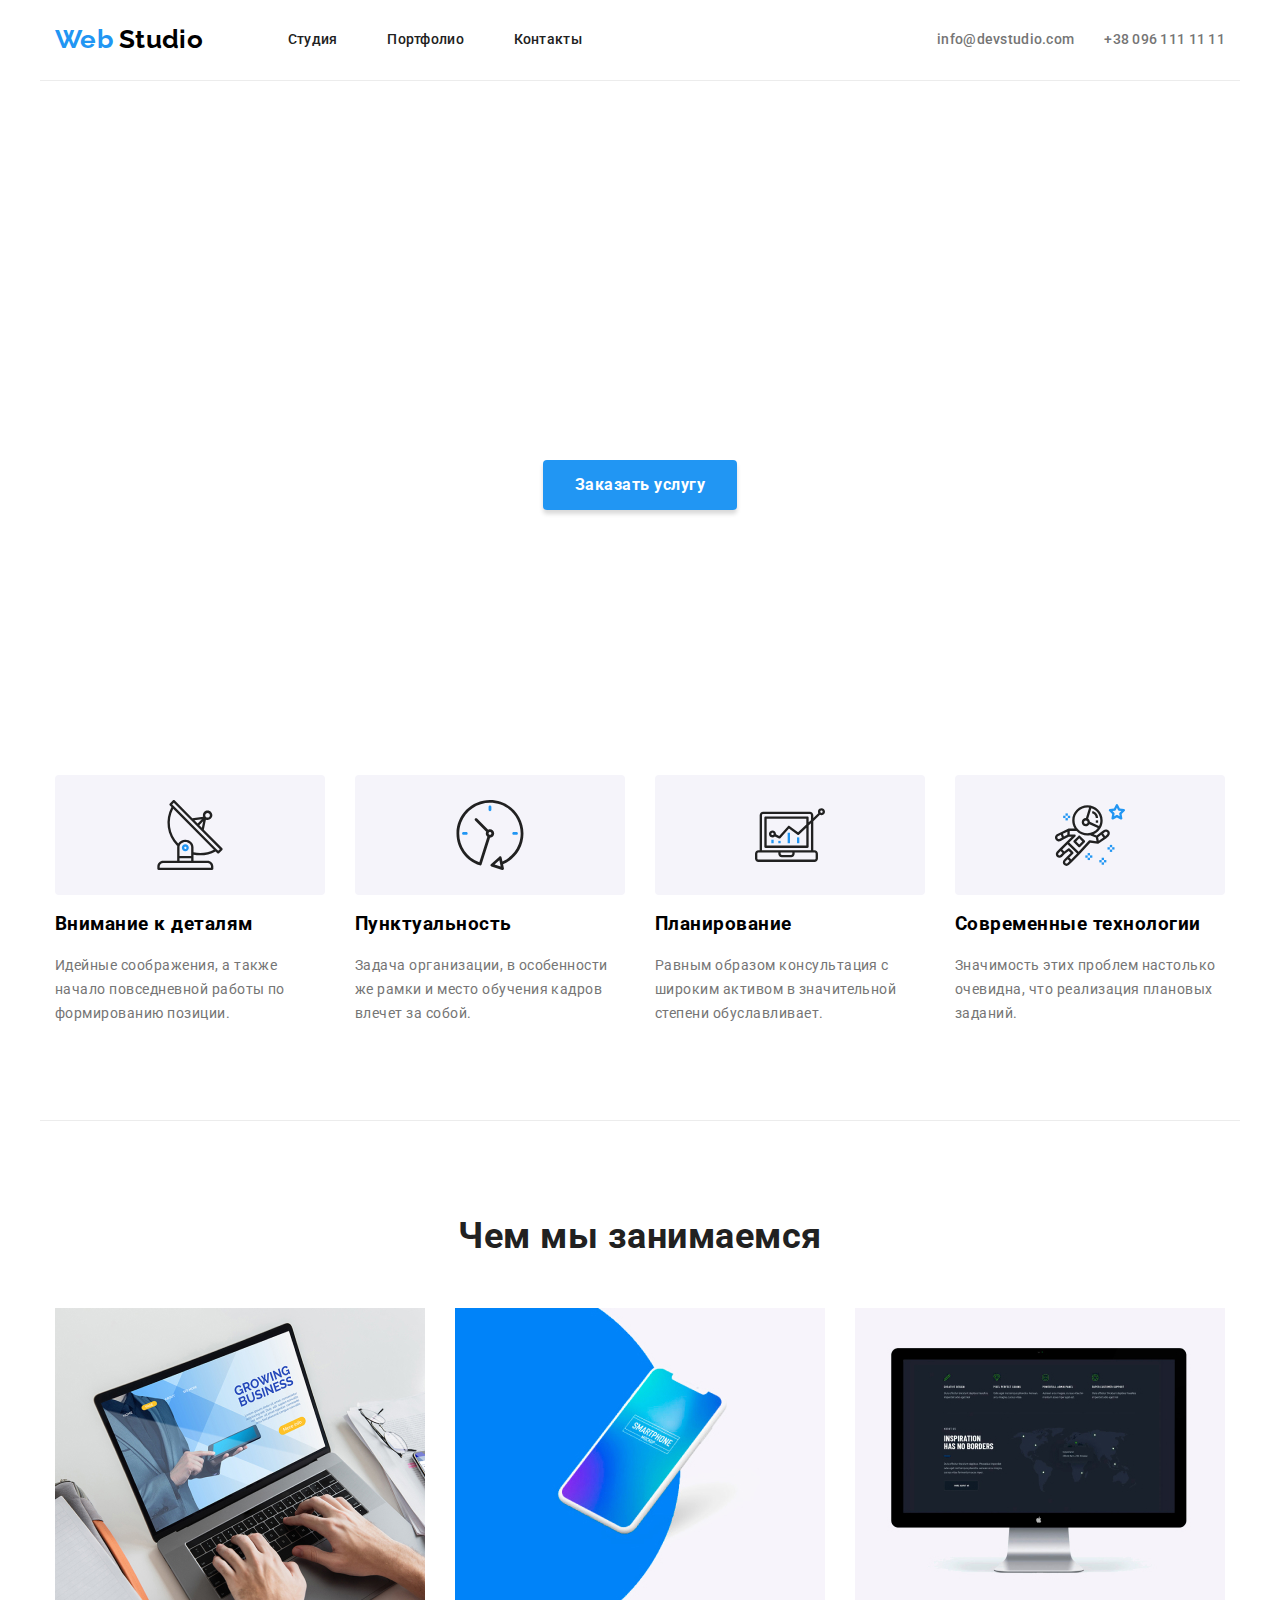
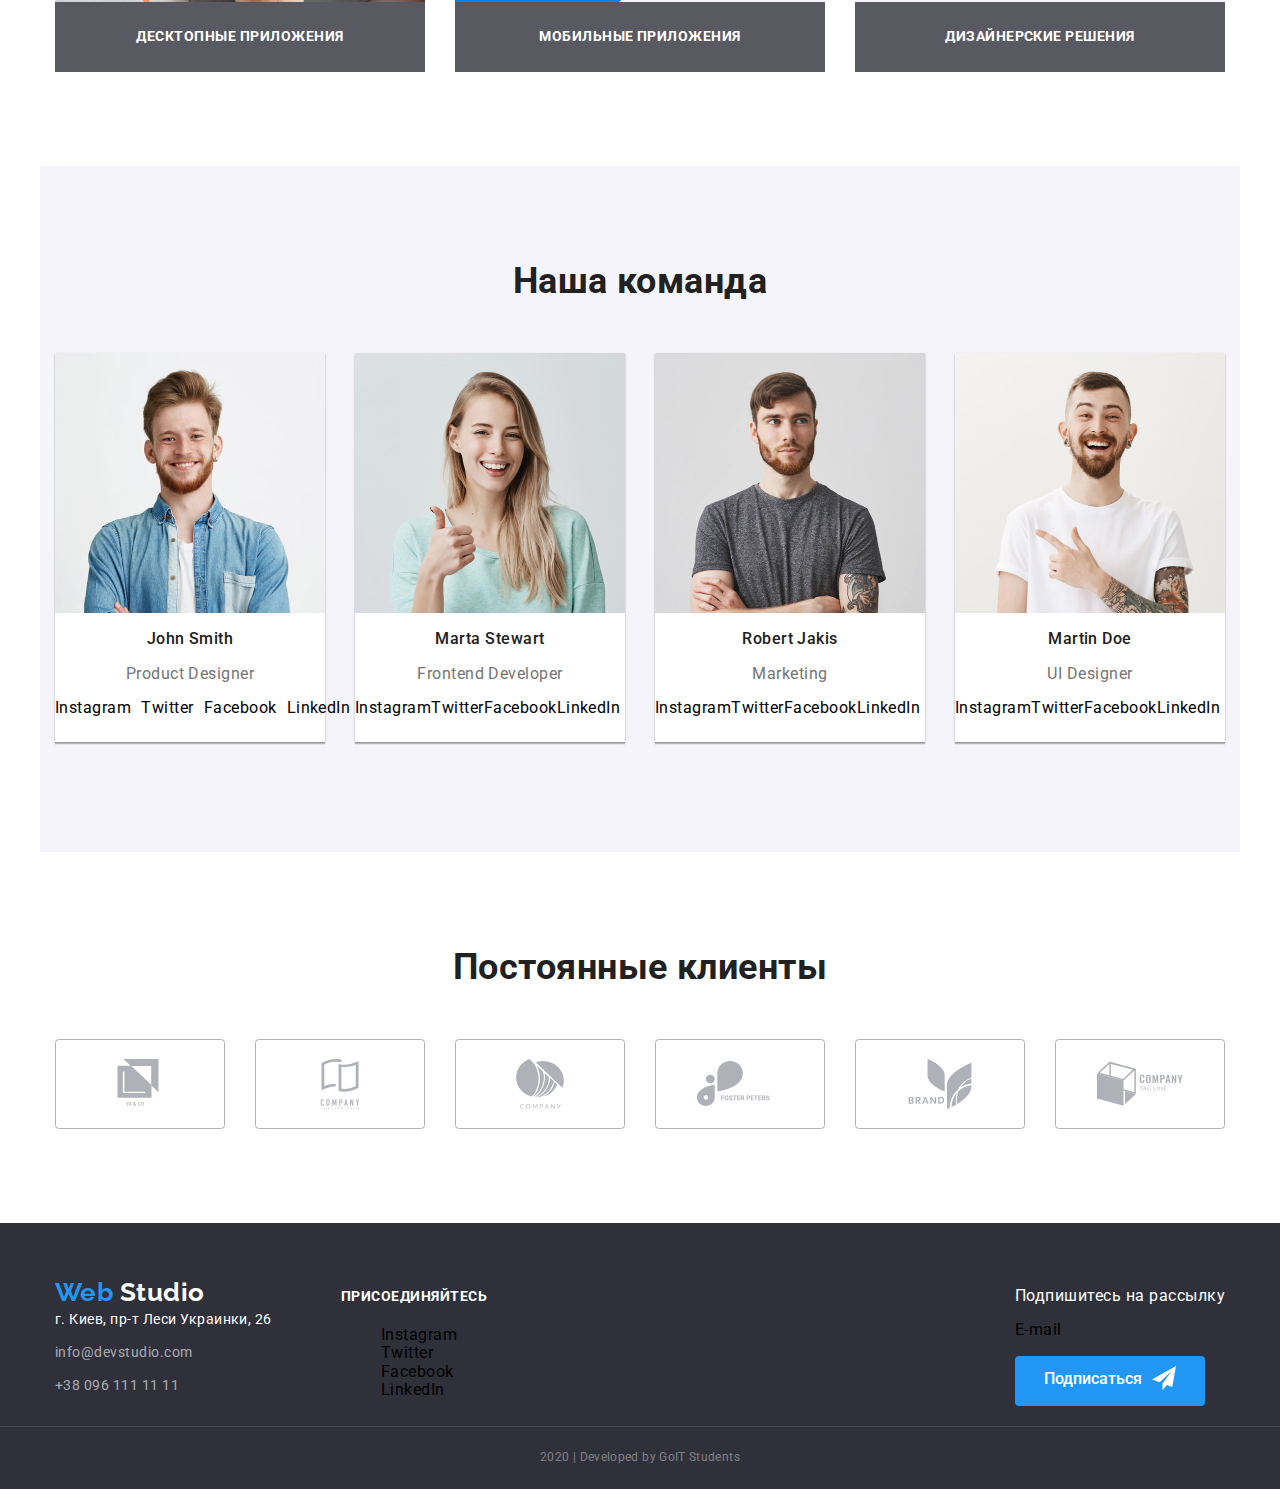
==== index.html @ 856c5136 "Добавляет кнопку в хедере" ====
<!DOCTYPE html>
<html lang="ru">
  <head>
    <meta charset="UTF-8" />
    <meta name="viewport" content="width=device-width, initial-scale=1.0" />
    <title>Web Studio</title>
    <link
      href="https://fonts.googleapis.com/css2?family=Raleway&family=Roboto:wght@400;500;700;900&display=swap"
      rel="stylesheet"
    />
    <link
      rel="stylesheet"
      href="https://cdnjs.cloudflare.com/ajax/libs/modern-normalize/0.6.0/modern-normalize.min.css"
    />
    <link rel="stylesheet" href="./css/styles.css" />
  </head>
  <body>
    <!--Шапка сайта-->
    <header class="header">
      <a class="logo" href="./index.html"><span>Web</span> Studio </a>
      <nav class="header-nav">
        <ul class="header-nav__list">
          <li class="header-nav__item">
            <a
              class="header-nav__link header-nav__link--active"
              href="./index.html"
              >Студия</a
            >
          </li>
          <li class="header-nav__item">
            <a class="header-nav__link" href="./portfolio.html">Портфолио</a>
          </li>
          <li class="header-nav__item">
            <a class="header-nav__link" href="">Контакты</a>
          </li>
        </ul>
      </nav>
      <address class="header-address">
        <a class="header-address__mail" href="mailto:info@devstudio.com"
          >info@devstudio.com
        </a>
        <a class="header-address__fone" href="tel:+380961111111"
          >+38 096 111 11 11
        </a>
      </address>
    </header>
    <main class="main">
      <!--Герой-->
      <section class="hero">
        <div class="hero__container">
          <h1 class="hero__title">
            ЭФФЕКТИВНЫЕ РЕШЕНИЯ ДЛЯ ВАШЕГО БИЗНЕСА
          </h1>
          <a class="hero__button" href="">Заказать услугу</a>
        </div>
      </section>
      <!--Преимущества-->
      <section class="features">
        <!--Скрытый заголовок-->
        <h2 class="visually-hidden">Преимущества</h2>
        <div class="features__container">
          <ul class="features__list">
            <li class="features__item">
              <img
                class="features__img"
                src="./images/antenna.svg"
                alt="Антенна"
              />
              <h3 class="features__subtitle">Внимание к деталям</h3>
              <p class="features__text">
                Идейные соображения, а также<br />
                начало повседневной работы по<br />
                формированию позиции.
              </p>
            </li>
            <li class="features__item">
              <img class="features__img" src="./images/clock.svg" alt="Часы" />
              <h3 class="features__subtitle">Пунктуальность</h3>
              <p class="features__text">
                Задача организации, в особенности<br />
                же рамки и место обучения кадров<br />
                влечет за собой.
              </p>
            </li>
            <li class="features__item">
              <img
                class="features__img"
                src="./images/diagram.svg"
                alt="Диаграмма"
              />
              <h3 class="features__subtitle">Планирование</h3>
              <p class="features__text">
                Равным образом консультация с<br />
                широким активом в значительной<br />
                степени обуславливает.
              </p>
            </li>
            <li class="features__item">
              <img
                class="features__img"
                src="./images/astronaut.svg"
                alt="Астронавт"
              />
              <h3 class="features__subtitle">Современные технологии</h3>
              <p class="features__text">
                Значимость этих проблем настолько<br />
                очевидна, что реализация плановых<br />
                заданий.
              </p>
            </li>
          </ul>
        </div>
      </section>
      <!--Чем мы занимаемся?-->
      <section class="work">
        <div class="work__container">
          <h2 class="work__title">Чем мы занимаемся</h2>
          <ul class="work__list">
            <li class="work__item">
              <img src="./images/desktop.jpg" width="370" alt="Ноутбук" />
              <h3 class="work__subtitle">Десктопные приложения</h3>
            </li>
            <li class="work__item">
              <img src="./images/mobile.jpg" width="370" alt="Смартфон" />
              <h3 class="work__subtitle">Мобильные приложения</h3>
            </li>
            <li class="work__item">
              <img src="./images/design.jpg" width="370" alt="Дизайн" />
              <h3 class="work__subtitle">Дизайнерские решения</h3>
            </li>
          </ul>
        </div>
      </section>
      <!--Команда-->
      <section class="team">
        <div class="team__container">
          <h2 class="team__title">Наша команда</h2>
          <ul class="team__list">
            <li class="team__item">
              <img
                src="./images/john.jpg"
                width="270"
                alt="Фото Джона Смитта"
              />
              <h3 class="team__subtitle">John Smith</h3>
              <p class="team__text">Product Designer</p>
              <ul class="team-soc">
                <li class="team-soc__item">
                  <a href="" aria-label="Ссылка на Facebook"></a>Instagram
                </li>
                <li class="team-soc__item">
                  <a href="" aria-label="Ссылка на Twitter"></a>Twitter
                </li>
                <li class="team-soc__item">
                  <a href="" aria-label="Ссылка на Facebook"></a>Facebook
                </li>
                <li class="team-soc__item">
                  <a href="" aria-label="Ссылка на LinkedIn"></a>LinkedIn
                </li>
              </ul>
            </li>
            <li class="team__item">
              <img
                src="./images/marta.jpg"
                width="270"
                alt="Фото Марты Стюарт"
              />
              <h3 class="team__subtitle">Marta Stewart</h3>
              <p class="team__text">Frontend Developer</p>
              <ul class="team-soc">
                <li class="soc-link">
                  <a href="" aria-label="Ссылка на Facebook"></a>Instagram
                </li>
                <li class="soc-link">
                  <a href="" aria-label="Ссылка на Twitter"></a>Twitter
                </li>
                <li class="soc-link">
                  <a href="" aria-label="Ссылка на Facebook"></a>Facebook
                </li>
                <li class="soc-link">
                  <a href="" aria-label="Ссылка на LinkedIn"></a>LinkedIn
                </li>
              </ul>
            </li>
            <li class="team__item">
              <img
                src="./images/robert.jpg"
                width="270"
                alt="Фото Роберта Джекиса"
              />
              <h3 class="team__subtitle">Robert Jakis</h3>
              <p class="team__text">Marketing</p>
              <ul class="team-soc">
                <li class="soc-link">
                  <a href="" aria-label="Ссылка на Facebook"></a>Instagram
                </li>
                <li class="soc-link">
                  <a href="" aria-label="Ссылка на Twitter"></a>Twitter
                </li>
                <li class="soc-link">
                  <a href="" aria-label="Ссылка на Facebook"></a>Facebook
                </li>
                <li class="soc-link">
                  <a href="" aria-label="Ссылка на LinkedIn"></a>LinkedIn
                </li>
              </ul>
            </li>
            <li class="team__item">
              <img
                src="./images/martin.jpg"
                width="270"
                alt="Фото Мартина Доэ"
              />
              <h3 class="team__subtitle">Martin Doe</h3>
              <p class="team__text">UI Designer</p>
              <ul class="team-soc">
                <li class="soc-link">
                  <a href="" aria-label="Ссылка на Facebook"></a>Instagram
                </li>
                <li class="soc-link">
                  <a href="" aria-label="Ссылка на Twitter"></a>Twitter
                </li>
                <li class="soc-link">
                  <a href="" aria-label="Ссылка на Facebook"></a>Facebook
                </li>
                <li class="soc-link">
                  <a href="" aria-label="Ссылка на LinkedIn"></a>LinkedIn
                </li>
              </ul>
            </li>
          </ul>
        </div>
      </section>
      <!--Клиенты-->
      <section class="clients">
        <div class="clients__container">
          <h2 class="clients__title">Постоянные клиенты</h2>
          <div>
            <ul class="clients__list">
              <li>
                <a class="cliens__link" href=""
                  ><img
                    class="clients__logo"
                    src="./images/logo-1.svg"
                    alt="Лого-1"
                /></a>
              </li>
              <li>
                <a class="cliens__link" href=""
                  ><img
                    class="clients__logo"
                    src="./images/logo-2.svg"
                    alt="Лого-2"
                /></a>
              </li>
              <li>
                <a class="cliens__link" href=""
                  ><img
                    class="clients__logo"
                    src="./images/logo-3.svg"
                    alt="Лого-3"
                /></a>
              </li>
              <li>
                <a class="cliens__link" href=""
                  ><img
                    class="clients__logo"
                    src="./images/logo-4.svg"
                    alt="Лого-4"
                /></a>
              </li>
              <li>
                <a class="cliens__link" href=""
                  ><img
                    class="clients__logo"
                    src="./images/logo-5.svg"
                    alt="Лого-5"
                /></a>
              </li>
              <li>
                <a class="cliens__link" href=""
                  ><img
                    class="clients__logo"
                    src="./images/logo-6.svg"
                    alt="Лого-6"
                /></a>
              </li>
            </ul>
          </div>
        </div>
      </section>
    </main>
    <!-----------------------------------------Подвал-->
    <footer class="footer">
      <div class="footer__container">
        <!-------------------------------------Адресс-->
        <div class="footer-address-cont">
          <a class="logo footer__logo" href="./index.html"
            ><span>Web</span> Studio
          </a>
          <address class="address">
            г. Киев, пр-т Леси Украинки, 26
            <a class="address__link email" href="mailto:info@devstudio.com"
              >info@devstudio.com
            </a>
            <a class="address__link tel" href="tel:+380961111111"
              >+38 096 111 11 11
            </a>
          </address>
        </div>
        <!--Список ссылок-->
        <div class="footer-soc-links">
          <p class="footer-soc-links__title">ПРИСОЕДИНЯЙТЕСЬ</p>
          <ul class="footer-soc-links__list">
            <li class="footer-soc-links__item">
              <a href="" aria-label="Ссылка на Facebook"></a>Instagram
            </li>
            <li class="footer-soc-links__item">
              <a href="" aria-label="Ссылка на Twitter"></a>Twitter
            </li>
            <li class="footer-soc-links__item">
              <a href="" aria-label="Ссылка на Facebook"></a>Facebook
            </li>
            <li class="footer-soc-links__item">
              <a href="" aria-label="Ссылка на LinkedIn"></a>LinkedIn
            </li>
          </ul>
        </div>
        <!--Подписка-->
        <div class="footer-folow">
          <p class="footer-folow__title">Подпишитесь на рассылку</p>
          <div class="footer-folow__cont">
            <p class="email-area">E-mail</p>
            <button type="button" class="footer-folow__button">
              Подписаться
            </button>
          </div>
        </div>
      </div>
      <p class="copy">2020 | Developed by GoIT Students</p>
    </footer>
  </body>
</html>
---- css/styles.css ----
/*-- Шрифты index: Raleway - 400, Roboto - 900, 700, 500, 400 --*/
/*-- Шрифты portfolio: Raleway - 400, Roboto - 700, 500, 400 --*/
:root {
  --primary-text-color: #757575;
  --title-text-color: #212121;
  --accent-color: #2196f3;
  --primary-white-color: #ffffff;
  --secondary-bg-color: #f5f4fa;
  --icons-grey-color: #afb1b8;
}

/*-- Размер для всех блоков по размеру блока, а не контента */
html {
  box-sizing: border-box;
}
/*------------------- наследие border-box */
*,
*::before,
*::after {
  box-sizing: inherit;
}

/* ----------------все картинки масштабируем относительно размера */
img {
  display: block;
  max-width: 100%;
  height: auto;
}

/*----------------------- Прячем заголовки */
.visually-hidden {
  position: absolute;
  width: 1px;
  height: 1px;
  margin: -1px;
  border: 0;
  padding: 0;
  clip: rect(0 0 0 0);
  overflow: hidden;
}

/*-------------------- все ссылки не подчеркиваются */
a {
  text-decoration: none;
}

/* ------------------ прячем заголовки */
.visually-hidden {
  position: absolute;
  width: 1px;
  height: 1px;
  margin: -1px;
  border: 0;
  padding: 0;
  clip: rect(0 0 0 0);
  overflow: hidden;
}

/* ----------------все картинки масштабируем относительно размера */
img {
  display: block;
  max-width: 100%;
  height: auto;
}

/*------------------- всё, что с цветом акцента */
.header-nav__item--active,
span,
.header-nav__link:hover,
.header-nav__link:focus,
.address__link:focus,
.features__img:focus,
.team-soc__item:hover,
.team-soc__item:focus,
.clients__link:hover,
.clients__link:focus,
.header-address__mail:hover,
.header-address__mail:focus,
.header-address__fone:hover,
.header-address__fone:focus,
button:focus,
.filter__item:focus {
  color: var(--accent-color);
}

/*------------------- основной фон */
body,
.team__item,
.team__subtitle {
  background-color: var(--primary-white-color);
  font-family: Roboto, sans-serif;
  letter-spacing: 0.03em;
}

/* -------- убираем маркеры */
ul {
  list-style: none;
}

/* ---------------------------- Header */
.header {
  letter-spacing: 0.02em;
  font-weight: 500;
  font-size: 14px;
  line-height: 1.14;
  padding-left: 15px;
  padding-right: 15px;

  padding-left: 15px;
  padding-right: 15px;
  width: 1200px;
  margin-left: auto;
  margin-right: auto;

  display: flex;
  align-items: center;
  border-bottom: 1px solid #ececec;
}

/* Logo */
.logo {
  color: #000000;
  font-family: Raleway, sans-serif;
  font-weight: 700;
  font-size: 26px;
  line-height: 1.2;
}

/*--------------------- ссылки навигации */
.header-nav {
  margin-right: auto;
  margin-left: 85px;
}
.header-nav__list {
  width: 294px;
  display: flex;
  justify-content: space-between;

  padding-left: 0px;
  margin: 0;
}
.header-nav__item {
  padding-top: 32px;
  padding-bottom: 32px;
}
.header-address {
  display: flex;
  align-items: center;
}
.header-address__mail,
.header-address__fone {
  color: var(--primary-text-color);
  font-style: normal;
  display: flex;
  align-items: center;
}
.header-address__mail {
  margin-right: 30px;
}
.header-address__img {
  margin-right: 10px;
}

/*------------------------------- Hero */
.hero {
  background-image: linear-gradient(
    to right,
    rgba(47, 48, 58, 0.8) rgba(47, 48, 58, 0.8),
    url(../images/fonpic.jpg)
  );
  background-repeat: no-repeat;
  background-position: center;
  background-size: cover;

  max-width: 1600px;
  min-height: 600px;
  display: flex;
  justify-content: center;
  align-items: center;
  margin-left: auto;
  margin-right: auto;
}

.hero__container {
  text-align: center;
  width: 1200px;
  padding-left: 15px;
  padding-right: 15px;
}

.hero__title {
  font-weight: 900;
  font-size: 44px;
  line-height: 1.36;
  color: var(--primary-white-color);
  margin-left: auto;
  margin-right: auto;
  letter-spacing: 0.06em;
  max-width: 700px;
}

.hero__button {
  display: inline-block;
  padding: 10px 32px;
  margin-top: 30px;
  border-radius: 4px;

  font-weight: 700;
  font-size: 16px;
  line-height: 1.88;
  color: var(--primary-white-color);
  background-color: var(--accent-color);

  box-shadow: 0px 4px 4px rgba(0, 0, 0, 0.15);
}

/*------------ преимущества, команда, фильтр */
.features {
  padding-top: 94px;
  padding-bottom: 94px;
  width: 1200px;
  margin-left: auto;
  margin-right: auto;
}

.features__container {
  padding-left: 15px;
  padding-right: 15px;
}

.features__title {
  margin-top: 0;
  margin-bottom: 0;
}

.features__list {
  margin: 0;
  padding: 0;
  display: flex;
}

.features__item {
  margin: 0px;
  width: calc((100% - 90px) / 4);
}
.features__item:not(:last-child) {
  margin-right: 30px;
}

.features__img,
button {
  background-color: var(--secondary-bg-color);
  font-family: inherit;
  padding: 25px 100px;
  border-radius: 4px;
  margin: 0px;
}
.features__img:hover {
  background-color: var(--accent-color);
  color: var(--primary-white-color);
}

.work__subtitle {
  font-weight: bold;
  font-size: 14px;
  line-height: 1.14;
  text-transform: uppercase;
  margin: 0px;
  padding-top: 30px;
  padding-bottom: 10px;
  color: var(--primary-white-color);
}

.features__text {
  font-weight: 400;
  font-size: 14px;
  line-height: 1.71;
  color: var(--primary-text-color);

  margin: 0px;
}

/*------------------------ Чем мы занимаемся? */
.work {
  padding-top: 94px;
  padding-bottom: 94px;
  width: 1200px;
  margin-left: auto;
  margin-right: auto;
  border-top: 1px solid #ececec;
}

.work__container {
  padding-left: 15px;
  padding-right: 15px;
}

.work__title,
.team__title,
.clients__title {
  font-weight: 700;
  font-size: 36px;
  line-height: 1.2;
  text-align: center;
  margin-top: 0;
  margin-bottom: 50px;
}

.work__list {
  justify-content: center;
  padding-left: 0px;
  margin-top: 50px;
  margin-bottom: 0;
  display: flex;
  text-align: center;
}

.work__item:not(:last-child) {
  margin-right: 30px;
}

.work__item {
  width: calc((100% - 60px) / 3);
}

.work__subtitle,
.footer-links__title,
.folow__title {
  font-weight: 700;
  font-size: 14px;
  line-height: 1.14;
  text-align: center;
  text-transform: uppercase;

  margin: 0px;
  padding-top: 27px;
  padding-bottom: 27px;
  background-color: rgba(47, 48, 58, 0.8);
}

/*----------------- Черные заголовки */
.header-nav__link,
.work__title,
.team__title,
.clients__title,
.subtitle,
.team__subtitle,
button {
  color: var(--title-text-color);
}

/*------------------------------------ Team */
.team {
  padding-top: 94px;
  padding-bottom: 94px;
  width: 1200px;
  margin-left: auto;
  margin-right: auto;
  background-color: var(--secondary-bg-color);
}

.team__container {
  padding-left: 15px;
  padding-right: 15px;
}

.team__title {
  margin-top: 0;
}

.team__list {
  display: flex;
  justify-content: center;
  margin-top: 0px;
  padding-left: 0px;
}
.team__item:not(:last-child) {
  margin-right: 30px;
}

.team__item {
  width: calc((100% - 90px) / 4);
  box-shadow: 0px 2px 1px rgba(0, 0, 0, 0.2), 0px 1px 1px rgba(0, 0, 0, 0.14),
    0px 1px 3px rgba(0, 0, 0, 0.12);
}

.team__subtitle {
  font-weight: 500;
  font-size: 16px;
  line-height: 1.2;
  text-align: center;
}
.team__text {
  font-weight: 400;
  font-size: 16px;
  line-height: 1.2;
  color: var(--primary-text-color);
  margin-bottom: 16px;
  text-align: center;
}

.team-soc {
  display: flex;
  padding-left: 0px;
  margin-bottom: 24px;
}

.team-soc__item:not(:last-child) {
  margin-right: 10px;
}

/* -------------------------- Клиенты */
.clients {
  padding-top: 94px;
  padding-bottom: 94px;
  width: 1200px;
  margin-left: auto;
  margin-right: auto;
}

.clients__container {
  padding-left: 15px;
  padding-right: 15px;
}

.clients__logo {
  border: 1px solid var(--icons-grey-color);
  border-radius: 4px;
  width: 170px;
  height: 90px;
  padding: 19px 41px;
}
.clients__list {
  display: flex;
  justify-content: space-between;
  padding-left: 0px;
  margin: 0;
}

/* -------------------------- Футер */
.footer {
  background-color: #2f303a;
  letter-spacing: 0.03em;
  padding-top: 48px;
}

.footer__container {
  padding-left: 15px;
  padding-right: 15px;
  display: flex;
  align-items: baseline;
  margin-left: auto;
  margin-right: auto;
  width: 1200px;
}
.footer__logo {
  margin-bottom: 10px;
  color: var(--primary-white-color);
}

/*-------------------- адрес в футере */

.footer-address-cont {
  margin-bottom: 28px;
  flex-direction: column;
  margin-right: 69px;
}

.address {
  font-weight: 400;
  font-size: 14px;
  line-height: 1.71;
  font-style: normal;
  display: flex;
  flex-direction: column;
  color: var(--primary-white-color);
}

.address__link {
  color: rgba(255, 255, 255, 0.6);
}
.email {
  margin-top: 9px;
  margin-bottom: 9px;
}

/* ----------------------- Присоединяйтесь */
.footer-soc-links__title {
  font-weight: 700;
  font-size: 14px;
  line-height: 1.14;
  text-transform: uppercase;

  margin-bottom: 21px;
  color: var(--primary-white-color);
}

.footer-soc-links__list {
  margin-top: 21px;
}

/* --------------------------- Рассылка */
.footer-folow {
  margin-left: auto;
}

.footer-folow__title {
  color: var(--primary-white-color);
}

.footer-folow__button {
  display: inline-flex;
  height: 50px;
  padding: 9px 28px;
  text-decoration: none;
  background-color: var(--accent-color);
  color: var(--primary-white-color);
}

.footer-folow__button::after {
  width: 24px;
  height: 24px;
  margin-left: 10px;
  background-image: url(../images/icon-send.svg);
  content: '';
}

.footer-folow__button:focus {
  color: var(--primary-text-color);
}

/*------------------------------ Copyrights */
.copy {
  font-weight: 400;
  font-size: 12px;
  line-height: 2;
  letter-spacing: 0.03em;
  color: rgba(255, 255, 255, 0.4);
  padding-top: 18px;
  padding-bottom: 20px;
  text-align: center;
  margin: 0;
  border-top: 1px solid rgba(255, 255, 0255, 0.1);
}

/* ------------------------------ buttons */
.button-prim,
.button-sec,
.button-fly {
  color: var(--primary-white-color);
  background-color: var(--accent-color);
  letter-spacing: 0.06em;
}

/* -------- PORTFOLIO ----------- */

/* Filter */
.filter {
  padding-top: 94px;
  padding-bottom: 94px;
}

.filter-title {
  margin: 0;
}
.filter__buttons {
  text-align: center;
}

/* .only:hover {
  Технокряк это современная площадка распространения коронавируса. Компании используют эту платформу для цифрового шпионажа и атак на защищённые сервера конкурентов.
} */

button {
  font-weight: 500;
  font-size: 16px;
  line-height: 1.63;
  text-align: center;
  display: inline-block;
  border-radius: 4px;
  padding: 6px 22px;
  border: 1px solid transparent;
}

button:hover {
  background-color: var(--accent-color);
  color: var(--primary-white-color);
  box-shadow: 0px 2px 2px rgba(0, 0, 0, 0.12), 0px 1px 2px rgba(0, 0, 0, 0.08),
    0px 3px 1px rgba(0, 0, 0, 0.1);
}

/*--------------------- filter-buttons */
.section-title-item {
  font-weight: 700;
  font-size: 18px;
  line-height: 2;
  letter-spacing: 0.06em;
  color: var(--title-text-color);
  margin-top: 0;
  margin-bottom: 4px;
}

.section-text-item {
  font-weight: 400;
  font-size: 16px;
  line-height: 1.88;
  color: var(--primary-text-color);
  margin: 0;
}

.filter__list {
  display: flex;
  flex-wrap: wrap;
  justify-content: center;
  padding-left: 0px;
  margin-top: 50px;
  margin-bottom: 0px;
}
.filter__item {
  text-align: left;
  margin-bottom: 30px;
}

.filter__item:nth-last-child(-n + 3) {
  margin-bottom: 0px;
}
.filter__item:not(:nth-child(3n)) {
  margin-right: 30px;
}
.filter__item:hover {
  box-shadow: 1px 4px 6px rgba(0, 0, 0, 0.16), 0px 4px 4px rgba(0, 0, 0, 0.06),
    0px 1px 1px rgba(0, 0, 0, 0.12);
}

.filter__block {
  padding: 20px 24px;
  border: 1px solid #eeeeee;
  border-top: transparent;
}
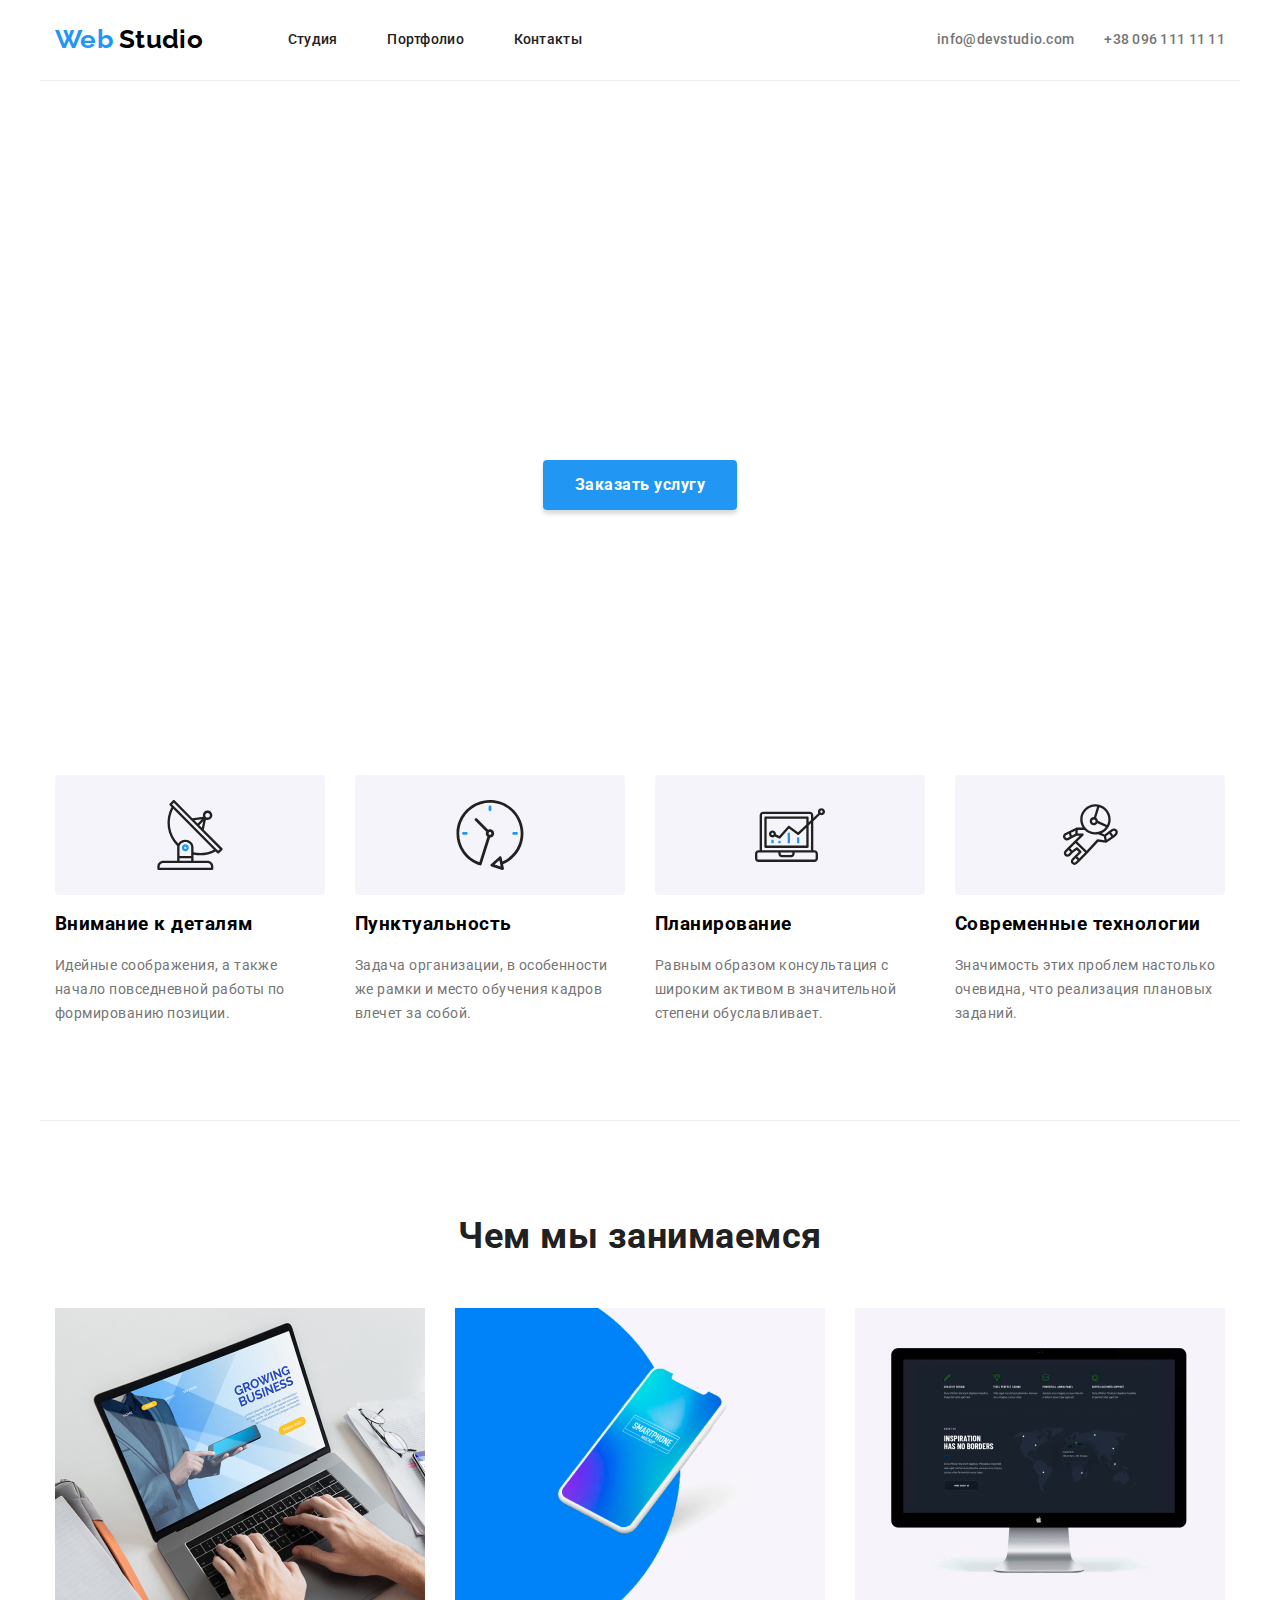
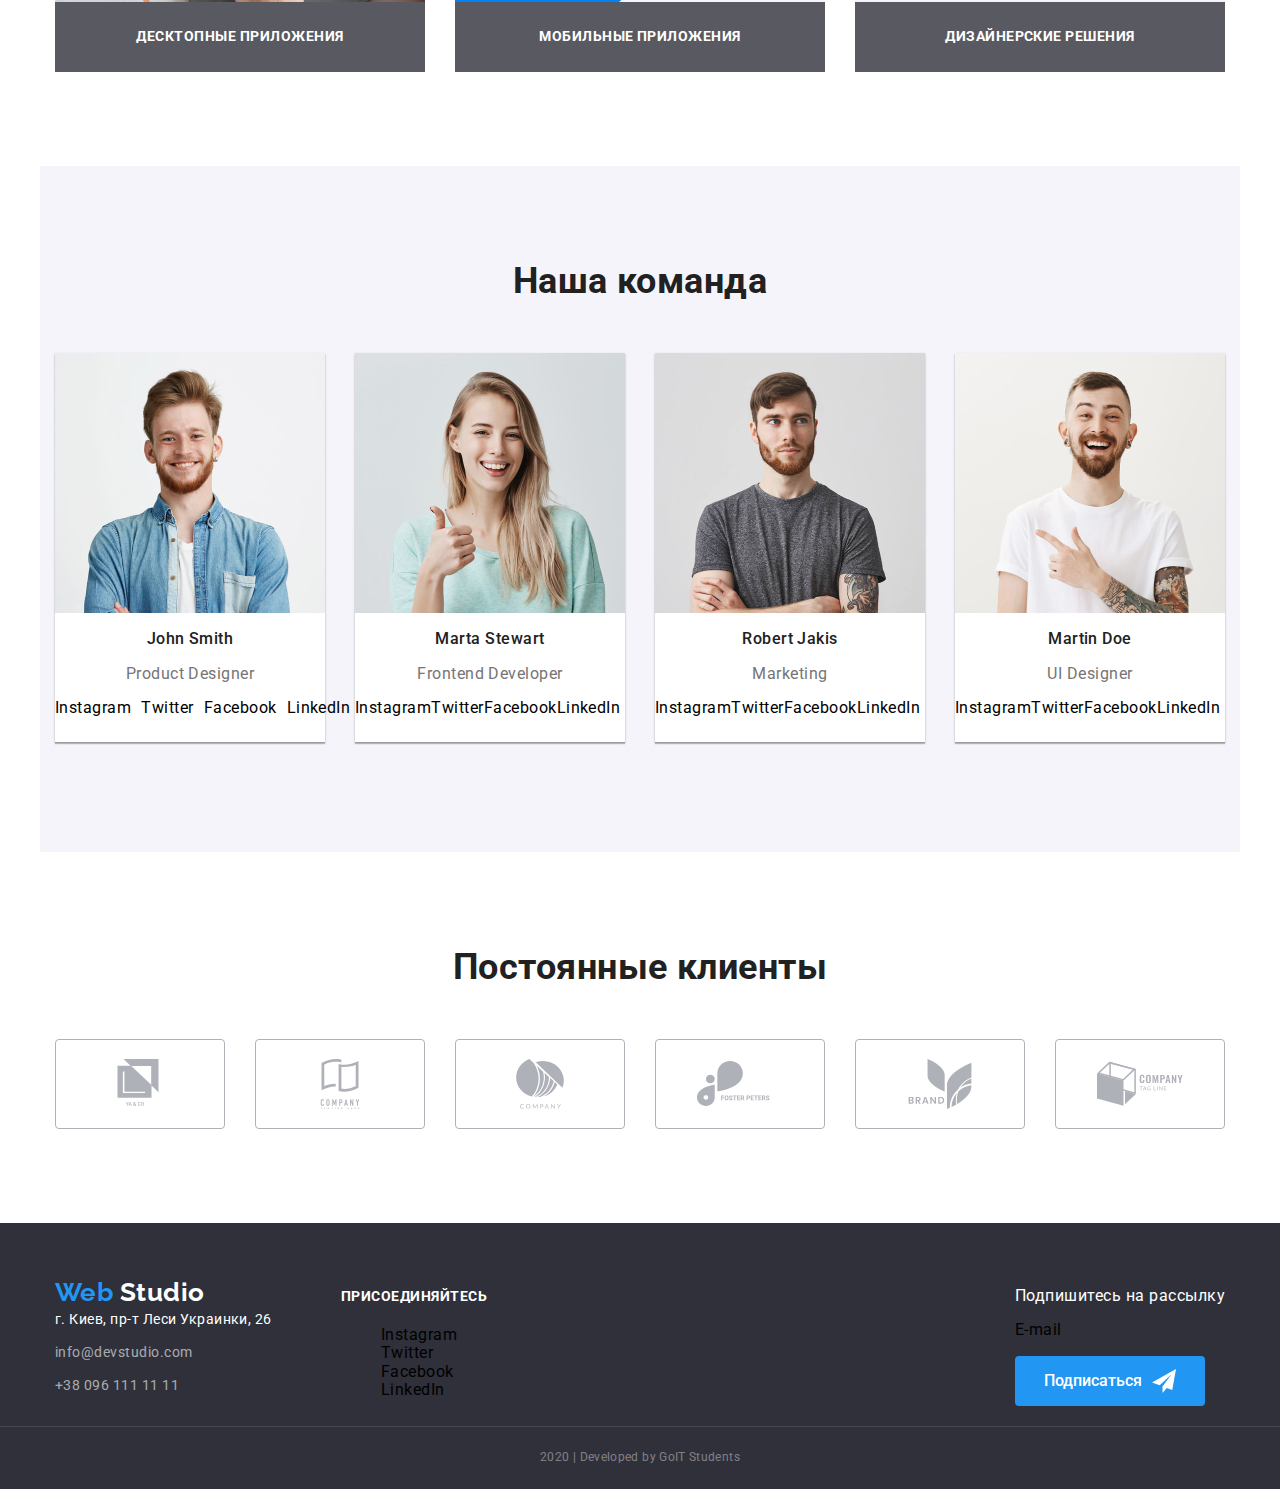
==== commit d123a358: "Добавляет фоновые иконки features" ====
--- a/index.html
+++ b/index.html
@@ -60,12 +60,7 @@
         <h2 class="visually-hidden">Преимущества</h2>
         <div class="features__container">
           <ul class="features__list">
-            <li class="features__item">
-              <img
-                class="features__img"
-                src="./images/antenna.svg"
-                alt="Антенна"
-              />
+            <li class="features__item antenna">
               <h3 class="features__subtitle">Внимание к деталям</h3>
               <p class="features__text">
                 Идейные соображения, а также<br />
@@ -73,8 +68,7 @@
                 формированию позиции.
               </p>
             </li>
-            <li class="features__item">
-              <img class="features__img" src="./images/clock.svg" alt="Часы" />
+            <li class="features__item clock">
               <h3 class="features__subtitle">Пунктуальность</h3>
               <p class="features__text">
                 Задача организации, в особенности<br />
@@ -82,12 +76,7 @@
                 влечет за собой.
               </p>
             </li>
-            <li class="features__item">
-              <img
-                class="features__img"
-                src="./images/diagram.svg"
-                alt="Диаграмма"
-              />
+            <li class="features__item diagramm">
               <h3 class="features__subtitle">Планирование</h3>
               <p class="features__text">
                 Равным образом консультация с<br />
@@ -95,12 +84,7 @@
                 степени обуславливает.
               </p>
             </li>
-            <li class="features__item">
-              <img
-                class="features__img"
-                src="./images/astronaut.svg"
-                alt="Астронавт"
-              />
+            <li class="features__item astronaut">
               <h3 class="features__subtitle">Современные технологии</h3>
               <p class="features__text">
                 Значимость этих проблем настолько<br />
--- a/css/styles.css
+++ b/css/styles.css
@@ -164,10 +164,10 @@
 /*------------------------------- Hero */
 .hero {
   background-image: linear-gradient(
-    to right,
-    rgba(47, 48, 58, 0.8) rgba(47, 48, 58, 0.8),
-    url(../images/fonpic.jpg)
-  );
+      to right,
+      rgba(47, 48, 58, 0.8) rgba(47, 48, 58, 0.8)
+    ),
+    url('../images/fonpic.jpg');
   background-repeat: no-repeat;
   background-position: center;
   background-size: cover;
@@ -246,20 +246,51 @@
 .features__item:not(:last-child) {
   margin-right: 30px;
 }
-
-.features__img,
-button {
+/* ------------------------- features icons */
+.antenna::before {
+  content: '';
+  display: block;
+  height: 120px;
+  background-image: url(../images/antenna.svg);
   background-color: var(--secondary-bg-color);
-  font-family: inherit;
-  padding: 25px 100px;
-  border-radius: 4px;
-  margin: 0px;
-}
-.features__img:hover {
-  background-color: var(--accent-color);
-  color: var(--primary-white-color);
-}
-
+  background-repeat: no-repeat;
+  background-position: center;
+  border-radius: 4px;
+}
+
+.clock::before {
+  content: '';
+  display: block;
+  height: 120px;
+  background-image: url(../images/clock.svg);
+  background-color: var(--secondary-bg-color);
+  background-repeat: no-repeat;
+  background-position: center;
+  border-radius: 4px;
+}
+
+.diagramm::before {
+  content: '';
+  display: block;
+  height: 120px;
+  background-image: url(../images/diagram.svg);
+  background-color: var(--secondary-bg-color);
+  background-repeat: no-repeat;
+  background-position: center;
+  border-radius: 4px;
+}
+
+.astronaut::before {
+  content: '';
+  display: block;
+  height: 120px;
+  background-image: url(../images/cosmo.svg);
+  background-color: var(--secondary-bg-color);
+  background-repeat: no-repeat;
+  background-position: center;
+  border-radius: 4px;
+}
+/* ----------------------- WORK SECTION */
 .work__subtitle {
   font-weight: bold;
   font-size: 14px;
@@ -515,6 +546,7 @@
   text-decoration: none;
   background-color: var(--accent-color);
   color: var(--primary-white-color);
+  align-items: center;
 }
 
 .footer-folow__button::after {
@@ -544,12 +576,12 @@
 }
 
 /* ------------------------------ buttons */
-.button-prim,
-.button-sec,
-.button-fly {
-  color: var(--primary-white-color);
-  background-color: var(--accent-color);
-  letter-spacing: 0.06em;
+button {
+  background-color: var(--secondary-bg-color);
+  font-family: inherit;
+  padding: 25px 100px;
+  border-radius: 4px;
+  margin: 0px;
 }
 
 /* -------- PORTFOLIO ----------- */
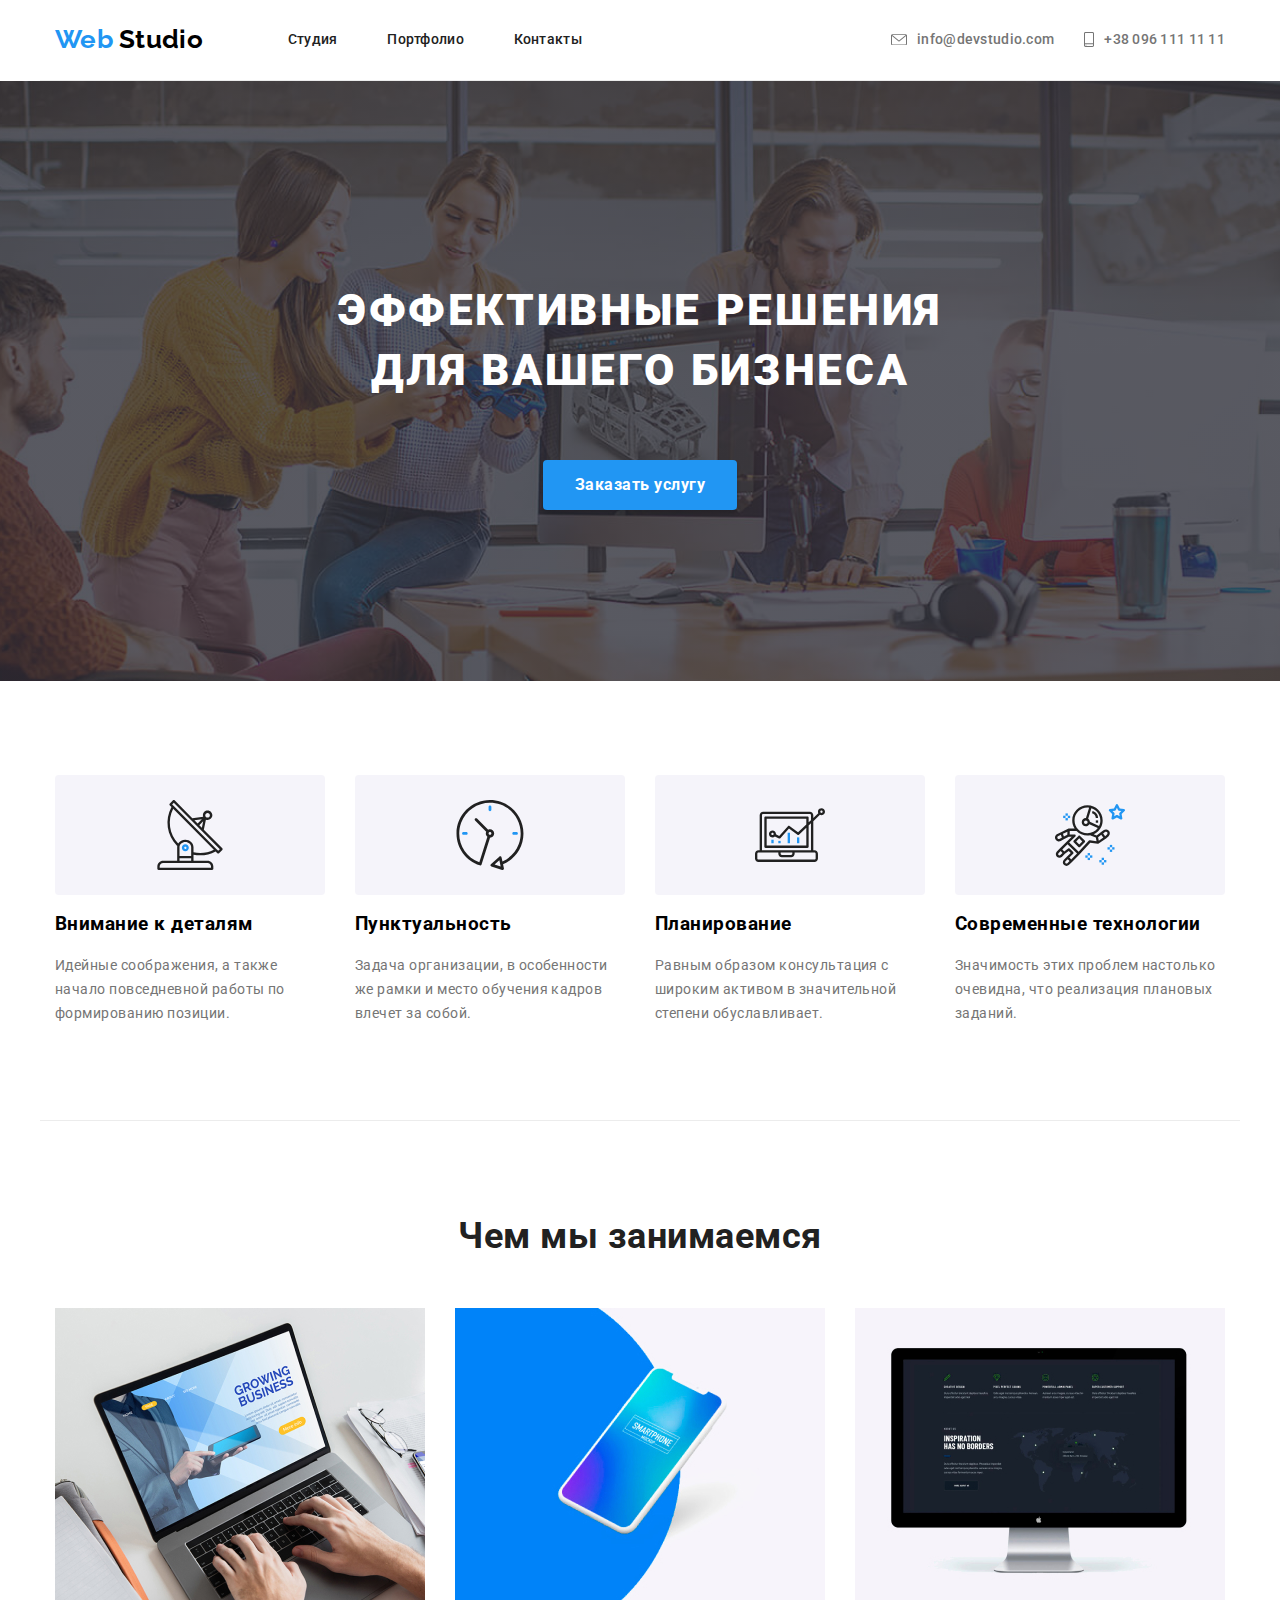
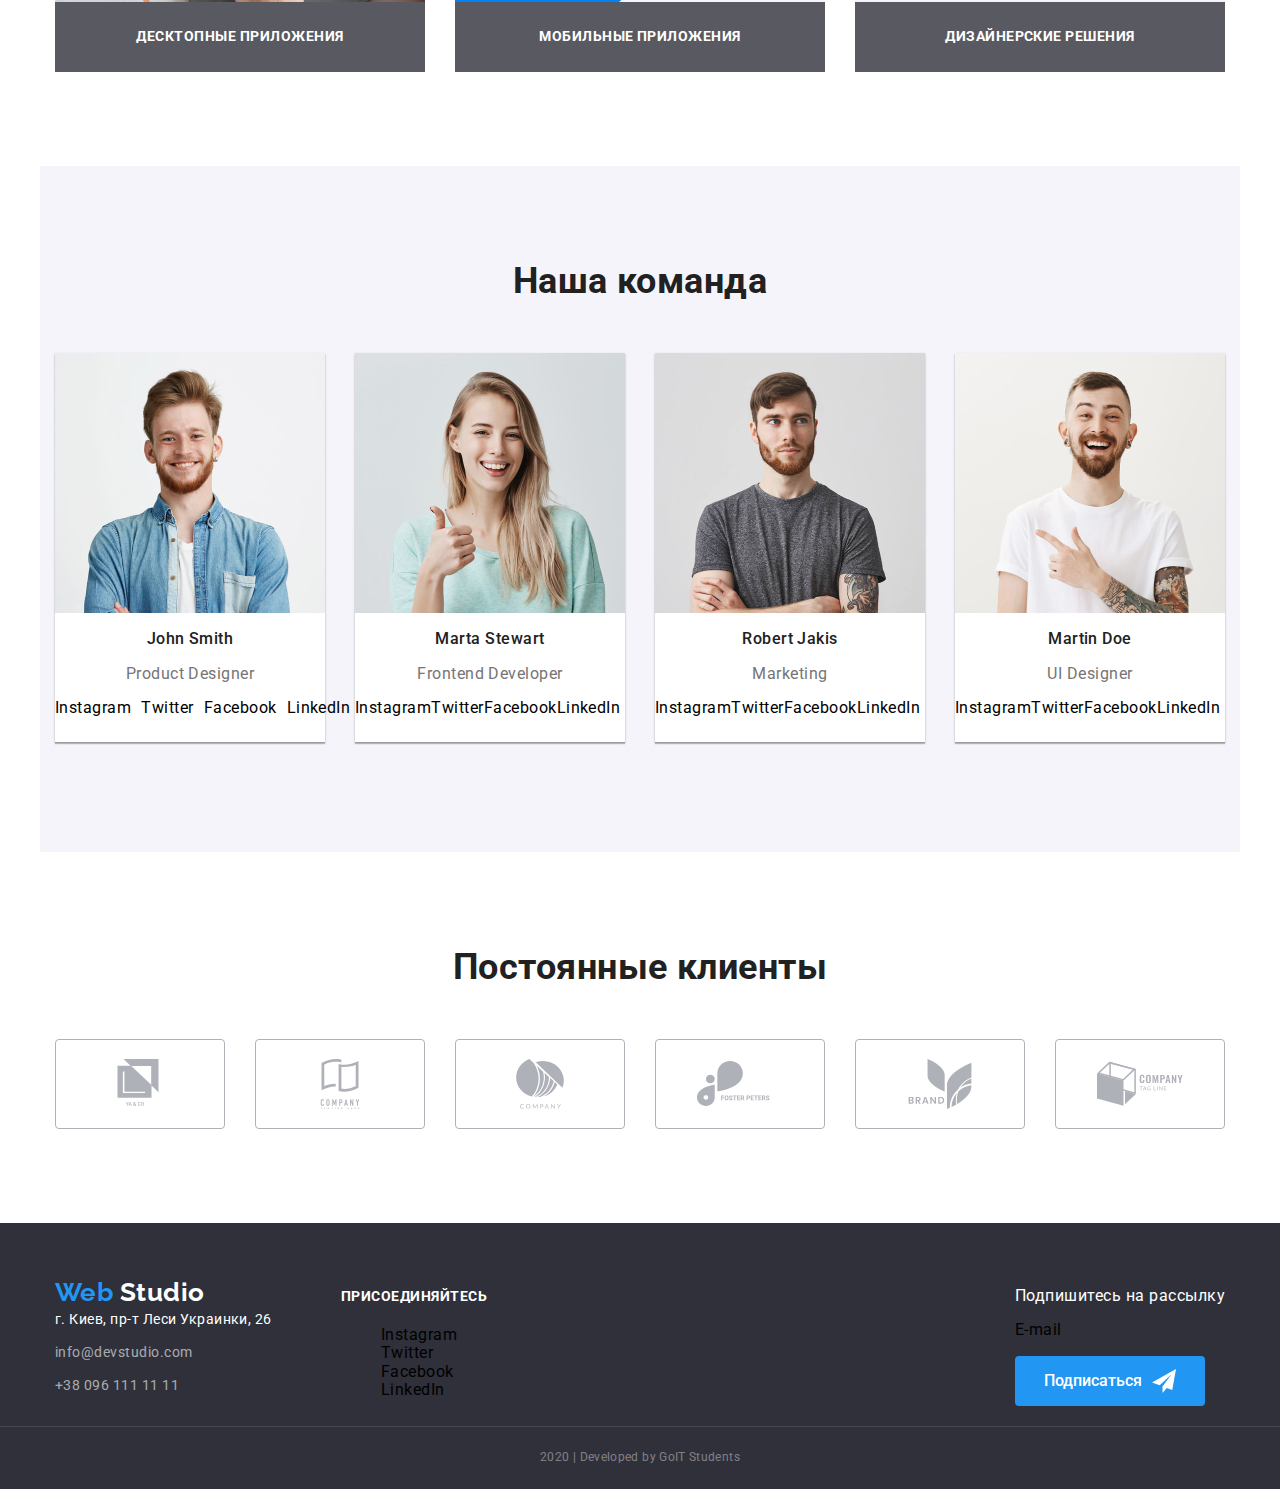
==== commit 1db0f1ce: "Добавляет фоновые иконки" ====
--- a/index.html
+++ b/index.html
@@ -36,10 +36,14 @@
         </ul>
       </nav>
       <address class="header-address">
-        <a class="header-address__mail" href="mailto:info@devstudio.com"
+        <a
+          class="header-address__link header-address__link--mail"
+          href="mailto:info@devstudio.com"
           >info@devstudio.com
         </a>
-        <a class="header-address__fone" href="tel:+380961111111"
+        <a
+          class="header-address__link header-address__link--fone"
+          href="tel:+380961111111"
           >+38 096 111 11 11
         </a>
       </address>
@@ -60,7 +64,7 @@
         <h2 class="visually-hidden">Преимущества</h2>
         <div class="features__container">
           <ul class="features__list">
-            <li class="features__item antenna">
+            <li class="features__item feauters__item--antenna">
               <h3 class="features__subtitle">Внимание к деталям</h3>
               <p class="features__text">
                 Идейные соображения, а также<br />
@@ -68,7 +72,7 @@
                 формированию позиции.
               </p>
             </li>
-            <li class="features__item clock">
+            <li class="features__item feauters__item--clock">
               <h3 class="features__subtitle">Пунктуальность</h3>
               <p class="features__text">
                 Задача организации, в особенности<br />
@@ -76,7 +80,7 @@
                 влечет за собой.
               </p>
             </li>
-            <li class="features__item diagramm">
+            <li class="features__item feauters__item--diagramm">
               <h3 class="features__subtitle">Планирование</h3>
               <p class="features__text">
                 Равным образом консультация с<br />
@@ -84,7 +88,7 @@
                 степени обуславливает.
               </p>
             </li>
-            <li class="features__item astronaut">
+            <li class="features__item feauters__item--astronaut">
               <h3 class="features__subtitle">Современные технологии</h3>
               <p class="features__text">
                 Значимость этих проблем настолько<br />
@@ -284,10 +288,12 @@
           </a>
           <address class="address">
             г. Киев, пр-т Леси Украинки, 26
-            <a class="address__link email" href="mailto:info@devstudio.com"
+            <a
+              class="address__link address__link--email"
+              href="mailto:info@devstudio.com"
               >info@devstudio.com
             </a>
-            <a class="address__link tel" href="tel:+380961111111"
+            <a class="address__link" href="tel:+380961111111"
               >+38 096 111 11 11
             </a>
           </address>
--- a/css/styles.css
+++ b/css/styles.css
@@ -143,29 +143,43 @@
   padding-top: 32px;
   padding-bottom: 32px;
 }
+
 .header-address {
-  display: flex;
-  align-items: center;
-}
-.header-address__mail,
-.header-address__fone {
+  display: inline-flex;
+}
+
+.header-address__link {
   color: var(--primary-text-color);
   font-style: normal;
-  display: flex;
+  display: inline-flex;
   align-items: center;
 }
-.header-address__mail {
-  margin-right: 30px;
-}
-.header-address__img {
+
+.header-address__link::before {
+  content: '';
   margin-right: 10px;
+  background-repeat: no-repeat;
+}
+
+.header-address__link--mail::before {
+  background-image: url('../images/mail.svg');
+  width: 16px;
+  height: 11px;
+}
+
+.header-address__link--fone::before {
+  background-image: url('../images/fone.svg');
+  width: 10px;
+  height: 15px;
+  margin-left: 30px;
 }
 
 /*------------------------------- Hero */
 .hero {
   background-image: linear-gradient(
       to right,
-      rgba(47, 48, 58, 0.8) rgba(47, 48, 58, 0.8)
+      rgba(47, 48, 58, 0.8),
+      rgba(47, 48, 58, 0.8)
     ),
     url('../images/fonpic.jpg');
   background-repeat: no-repeat;
@@ -247,48 +261,30 @@
   margin-right: 30px;
 }
 /* ------------------------- features icons */
-.antenna::before {
+.features__item::before {
   content: '';
   display: block;
   height: 120px;
-  background-image: url(../images/antenna.svg);
   background-color: var(--secondary-bg-color);
   background-repeat: no-repeat;
   background-position: center;
   border-radius: 4px;
 }
 
-.clock::before {
-  content: '';
-  display: block;
-  height: 120px;
+.feauters__item--antenna::before {
+  background-image: url(../images/antenna.svg);
+}
+
+.feauters__item--clock::before {
   background-image: url(../images/clock.svg);
-  background-color: var(--secondary-bg-color);
-  background-repeat: no-repeat;
-  background-position: center;
-  border-radius: 4px;
-}
-
-.diagramm::before {
-  content: '';
-  display: block;
-  height: 120px;
+}
+
+.feauters__item--diagramm::before {
   background-image: url(../images/diagram.svg);
-  background-color: var(--secondary-bg-color);
-  background-repeat: no-repeat;
-  background-position: center;
-  border-radius: 4px;
-}
-
-.astronaut::before {
-  content: '';
-  display: block;
-  height: 120px;
-  background-image: url(../images/cosmo.svg);
-  background-color: var(--secondary-bg-color);
-  background-repeat: no-repeat;
-  background-position: center;
-  border-radius: 4px;
+}
+
+.feauters__item--astronaut::before {
+  background-image: url(../images/astronaut.svg);
 }
 /* ----------------------- WORK SECTION */
 .work__subtitle {
@@ -510,7 +506,7 @@
 .address__link {
   color: rgba(255, 255, 255, 0.6);
 }
-.email {
+.address__link--email {
   margin-top: 9px;
   margin-bottom: 9px;
 }
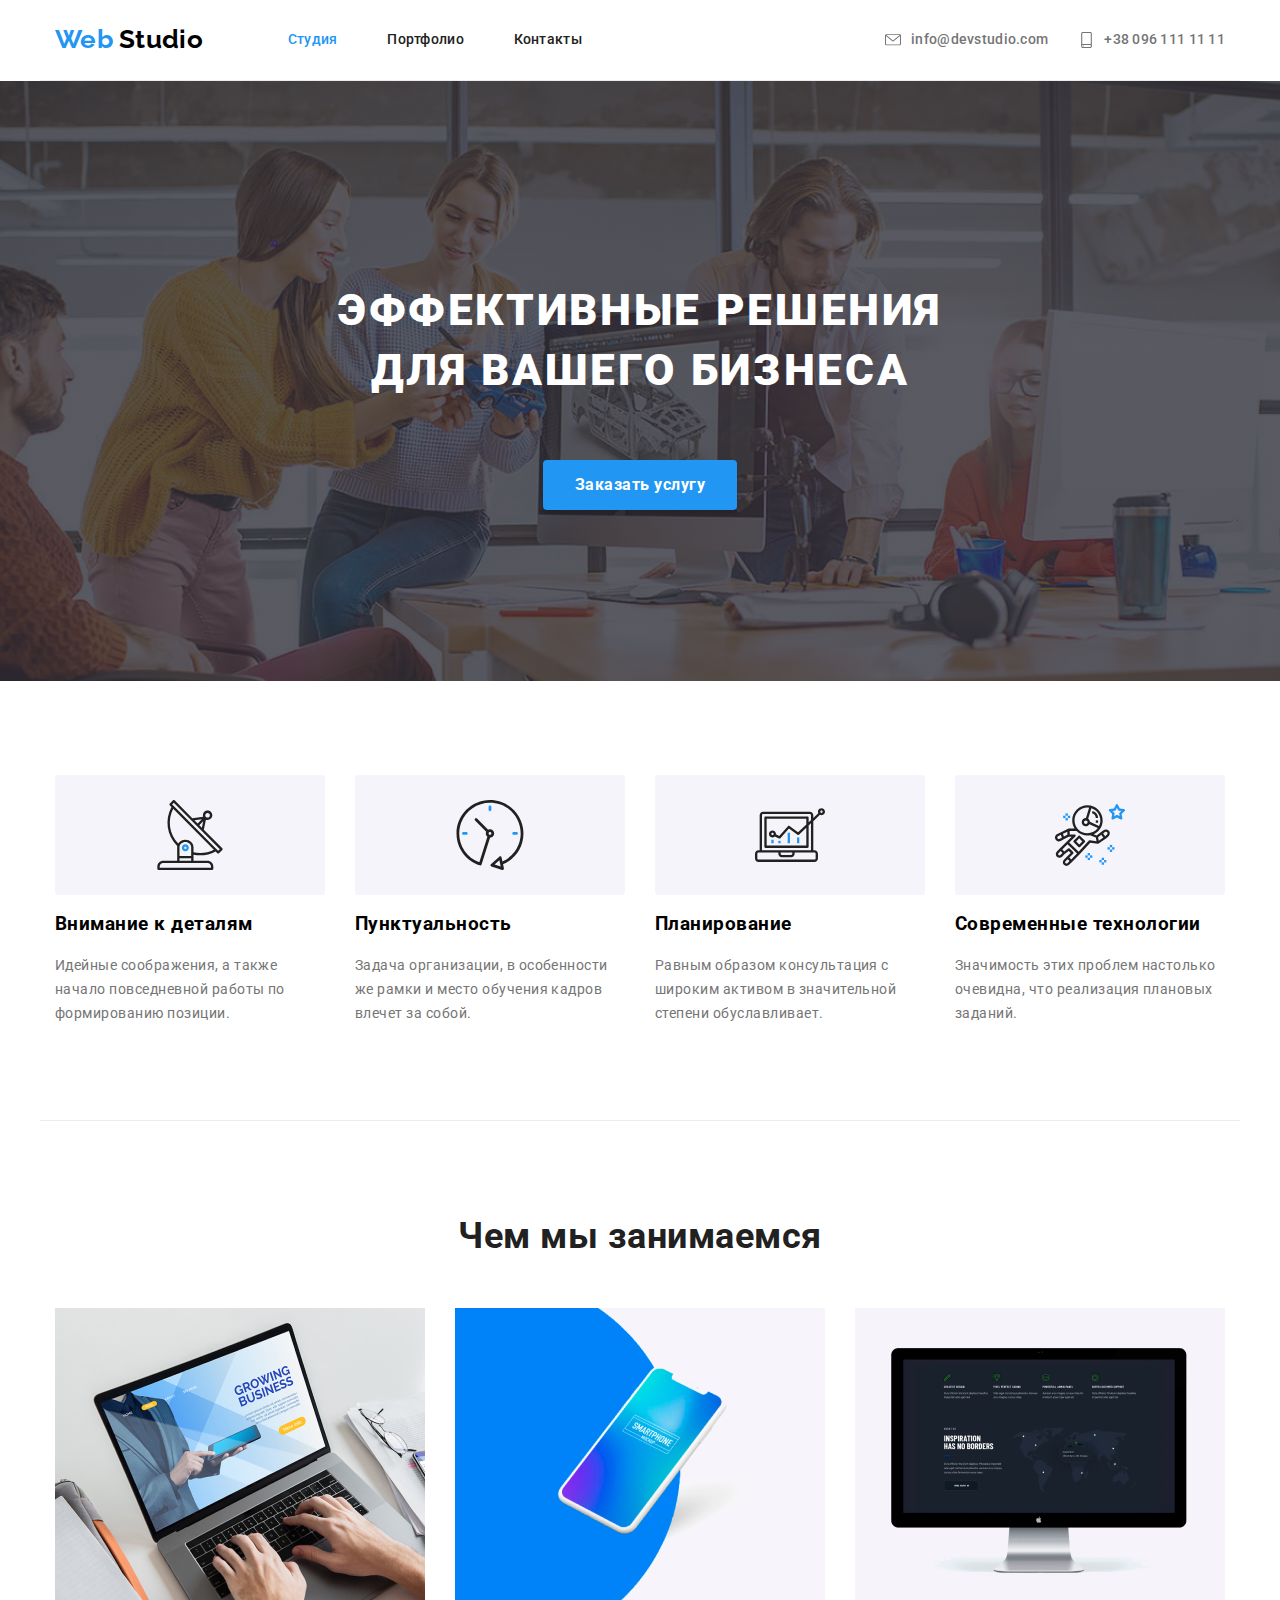
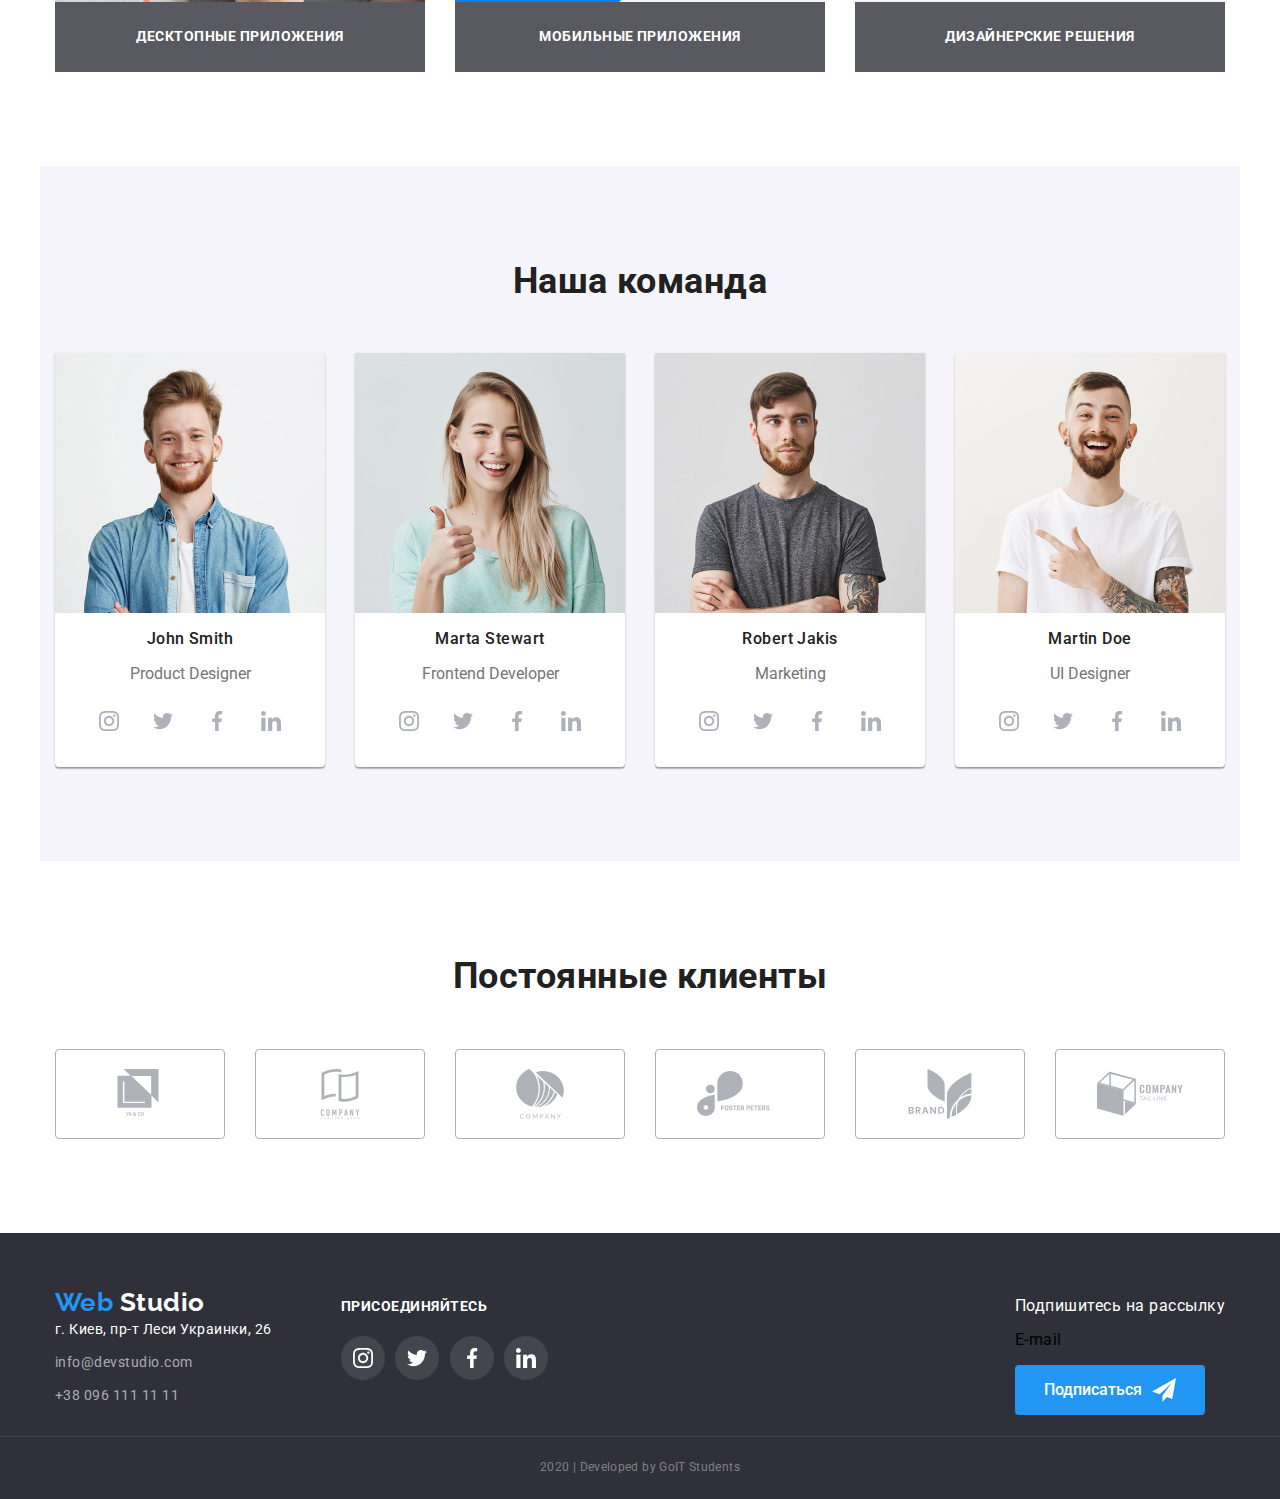
==== commit c28eb46c: "Вставляет везде фоновые элементы" ====
--- a/index.html
+++ b/index.html
@@ -17,7 +17,9 @@
   <body>
     <!--Шапка сайта-->
     <header class="header">
-      <a class="logo" href="./index.html"><span>Web</span> Studio </a>
+      <a class="logo" href="./index.html"
+        >Web <span class="logo__studio">Studio</span>
+      </a>
       <nav class="header-nav">
         <ul class="header-nav__list">
           <li class="header-nav__item">
@@ -132,18 +134,18 @@
               />
               <h3 class="team__subtitle">John Smith</h3>
               <p class="team__text">Product Designer</p>
-              <ul class="team-soc">
-                <li class="team-soc__item">
-                  <a href="" aria-label="Ссылка на Facebook"></a>Instagram
-                </li>
-                <li class="team-soc__item">
-                  <a href="" aria-label="Ссылка на Twitter"></a>Twitter
-                </li>
-                <li class="team-soc__item">
-                  <a href="" aria-label="Ссылка на Facebook"></a>Facebook
-                </li>
-                <li class="team-soc__item">
-                  <a href="" aria-label="Ссылка на LinkedIn"></a>LinkedIn
+              <ul class="soc-links">
+                <li class="soc-links__item soc-links__item--instagram">
+                  <a href="" aria-label="Ссылка на Facebook"></a>
+                </li>
+                <li class="soc-links__item soc-links__item--twitter">
+                  <a href="" aria-label="Ссылка на Twitter"></a>
+                </li>
+                <li class="soc-links__item soc-links__item--facebook">
+                  <a href="" aria-label="Ссылка на Facebook"></a>
+                </li>
+                <li class="soc-links__item soc-links__item--linkedin">
+                  <a href="" aria-label="Ссылка на LinkedIn"></a>
                 </li>
               </ul>
             </li>
@@ -155,18 +157,18 @@
               />
               <h3 class="team__subtitle">Marta Stewart</h3>
               <p class="team__text">Frontend Developer</p>
-              <ul class="team-soc">
-                <li class="soc-link">
-                  <a href="" aria-label="Ссылка на Facebook"></a>Instagram
-                </li>
-                <li class="soc-link">
-                  <a href="" aria-label="Ссылка на Twitter"></a>Twitter
-                </li>
-                <li class="soc-link">
-                  <a href="" aria-label="Ссылка на Facebook"></a>Facebook
-                </li>
-                <li class="soc-link">
-                  <a href="" aria-label="Ссылка на LinkedIn"></a>LinkedIn
+              <ul class="soc-links">
+                <li class="soc-links__item soc-links__item--instagram">
+                  <a href="" aria-label="Ссылка на Facebook"></a>
+                </li>
+                <li class="soc-links__item soc-links__item--twitter">
+                  <a href="" aria-label="Ссылка на Twitter"></a>
+                </li>
+                <li class="soc-links__item soc-links__item--facebook">
+                  <a href="" aria-label="Ссылка на Facebook"></a>
+                </li>
+                <li class="soc-links__item soc-links__item--linkedin">
+                  <a href="" aria-label="Ссылка на LinkedIn"></a>
                 </li>
               </ul>
             </li>
@@ -178,18 +180,18 @@
               />
               <h3 class="team__subtitle">Robert Jakis</h3>
               <p class="team__text">Marketing</p>
-              <ul class="team-soc">
-                <li class="soc-link">
-                  <a href="" aria-label="Ссылка на Facebook"></a>Instagram
-                </li>
-                <li class="soc-link">
-                  <a href="" aria-label="Ссылка на Twitter"></a>Twitter
-                </li>
-                <li class="soc-link">
-                  <a href="" aria-label="Ссылка на Facebook"></a>Facebook
-                </li>
-                <li class="soc-link">
-                  <a href="" aria-label="Ссылка на LinkedIn"></a>LinkedIn
+              <ul class="soc-links">
+                <li class="soc-links__item soc-links__item--instagram">
+                  <a href="" aria-label="Ссылка на Facebook"></a>
+                </li>
+                <li class="soc-links__item soc-links__item--twitter">
+                  <a href="" aria-label="Ссылка на Twitter"></a>
+                </li>
+                <li class="soc-links__item soc-links__item--facebook">
+                  <a href="" aria-label="Ссылка на Facebook"></a>
+                </li>
+                <li class="soc-links__item soc-links__item--linkedin">
+                  <a href="" aria-label="Ссылка на LinkedIn"></a>
                 </li>
               </ul>
             </li>
@@ -201,18 +203,18 @@
               />
               <h3 class="team__subtitle">Martin Doe</h3>
               <p class="team__text">UI Designer</p>
-              <ul class="team-soc">
-                <li class="soc-link">
-                  <a href="" aria-label="Ссылка на Facebook"></a>Instagram
-                </li>
-                <li class="soc-link">
-                  <a href="" aria-label="Ссылка на Twitter"></a>Twitter
-                </li>
-                <li class="soc-link">
-                  <a href="" aria-label="Ссылка на Facebook"></a>Facebook
-                </li>
-                <li class="soc-link">
-                  <a href="" aria-label="Ссылка на LinkedIn"></a>LinkedIn
+              <ul class="soc-links">
+                <li class="soc-links__item soc-links__item--instagram">
+                  <a href="" aria-label="Ссылка на Facebook"></a>
+                </li>
+                <li class="soc-links__item soc-links__item--twitter">
+                  <a href="" aria-label="Ссылка на Twitter"></a>
+                </li>
+                <li class="soc-links__item soc-links__item--facebook">
+                  <a href="" aria-label="Ссылка на Facebook"></a>
+                </li>
+                <li class="soc-links__item soc-links__item--linkedin">
+                  <a href="" aria-label="Ссылка на LinkedIn"></a>
                 </li>
               </ul>
             </li>
@@ -284,7 +286,7 @@
         <!-------------------------------------Адресс-->
         <div class="footer-address-cont">
           <a class="logo footer__logo" href="./index.html"
-            ><span>Web</span> Studio
+            >Web <span class="logo__studio logo__studio--inverse">Studio</span>
           </a>
           <address class="address">
             г. Киев, пр-т Леси Украинки, 26
@@ -301,18 +303,20 @@
         <!--Список ссылок-->
         <div class="footer-soc-links">
           <p class="footer-soc-links__title">ПРИСОЕДИНЯЙТЕСЬ</p>
-          <ul class="footer-soc-links__list">
-            <li class="footer-soc-links__item">
-              <a href="" aria-label="Ссылка на Facebook"></a>Instagram
-            </li>
-            <li class="footer-soc-links__item">
-              <a href="" aria-label="Ссылка на Twitter"></a>Twitter
-            </li>
-            <li class="footer-soc-links__item">
-              <a href="" aria-label="Ссылка на Facebook"></a>Facebook
-            </li>
-            <li class="footer-soc-links__item">
-              <a href="" aria-label="Ссылка на LinkedIn"></a>LinkedIn
+          <ul class="footer-soc-links">
+            <li
+              class="footer-soc-links__item footer-soc-links__item--instagram"
+            >
+              <a href="" aria-label="Ссылка на Facebook"></a>
+            </li>
+            <li class="footer-soc-links__item footer-soc-links__item--twitter">
+              <a href="" aria-label="Ссылка на Twitter"></a>
+            </li>
+            <li class="footer-soc-links__item footer-soc-links__item--facebook">
+              <a href="" aria-label="Ссылка на Facebook"></a>
+            </li>
+            <li class="footer-soc-links__item footer-soc-links__item--linkedin">
+              <a href="" aria-label="Ссылка на LinkedIn"></a>
             </li>
           </ul>
         </div>
--- a/css/styles.css
+++ b/css/styles.css
@@ -64,14 +64,14 @@
 }
 
 /*------------------- всё, что с цветом акцента */
-.header-nav__item--active,
-span,
+.logo,
+.header-nav .header-nav__link--active,
 .header-nav__link:hover,
 .header-nav__link:focus,
 .address__link:focus,
 .features__img:focus,
-.team-soc__item:hover,
-.team-soc__item:focus,
+.soc-links__item:hover,
+.soc-links__item:focus,
 .clients__link:hover,
 .clients__link:focus,
 .header-address__mail:hover,
@@ -83,6 +83,10 @@
   color: var(--accent-color);
 }
 
+.footer-soc-links__item:hover {
+  background-color: var(--accent-color);
+}
+
 /*------------------- основной фон */
 body,
 .team__item,
@@ -119,13 +123,17 @@
 
 /* Logo */
 .logo {
-  color: #000000;
+  color: var(--accent-color);
   font-family: Raleway, sans-serif;
   font-weight: 700;
   font-size: 26px;
   line-height: 1.2;
 }
 
+.logo__studio {
+  color: #000000;
+}
+
 /*--------------------- ссылки навигации */
 .header-nav {
   margin-right: auto;
@@ -146,6 +154,7 @@
 
 .header-address {
   display: inline-flex;
+  align-items: center;
 }
 
 .header-address__link {
@@ -159,18 +168,18 @@
   content: '';
   margin-right: 10px;
   background-repeat: no-repeat;
+  width: 16px;
+  height: 16px;
+  background-size: contain;
+  background-position: center;
 }
 
 .header-address__link--mail::before {
   background-image: url('../images/mail.svg');
-  width: 16px;
-  height: 11px;
 }
 
 .header-address__link--fone::before {
   background-image: url('../images/fone.svg');
-  width: 10px;
-  height: 15px;
   margin-left: 30px;
 }
 
@@ -400,6 +409,7 @@
   justify-content: center;
   margin-top: 0px;
   padding-left: 0px;
+  font-size: 0;
 }
 .team__item:not(:last-child) {
   margin-right: 30px;
@@ -409,6 +419,9 @@
   width: calc((100% - 90px) / 4);
   box-shadow: 0px 2px 1px rgba(0, 0, 0, 0.2), 0px 1px 1px rgba(0, 0, 0, 0.14),
     0px 1px 3px rgba(0, 0, 0, 0.12);
+
+  border-bottom-left-radius: 4px;
+  border-bottom-right-radius: 4px;
 }
 
 .team__subtitle {
@@ -425,18 +438,77 @@
   margin-bottom: 16px;
   text-align: center;
 }
-
-.team-soc {
-  display: flex;
+/* ----------------------------SOCIAL LINKS */
+.soc-links {
+  text-align: center;
   padding-left: 0px;
   margin-bottom: 24px;
 }
 
-.team-soc__item:not(:last-child) {
+.soc-links__item,
+.footer-soc-links__item {
+  display: inline-flex;
+  align-items: center;
+  justify-content: space-between;
+  border-radius: 50%;
+}
+
+.soc-links__item:not(:last-child),
+.footer-soc-links__item:not(:last-child) {
   margin-right: 10px;
 }
 
-/* -------------------------- Клиенты */
+.soc-links__item,
+.footer-soc-links__item {
+  content: '';
+  width: 44px;
+  height: 44px;
+  background-repeat: no-repeat;
+  background-position: center;
+
+  border-radius: 50%;
+}
+
+.soc-links__item--instagram {
+  background-image: url('../images/instagram.svg');
+}
+.soc-links__item--twitter {
+  background-image: url('../images/twitter.svg');
+}
+.soc-links__item--facebook {
+  background-image: url('../images/facebook.svg');
+}
+.soc-links__item--linkedin {
+  background-image: url('../images/linkedin.svg');
+}
+
+/* ----------------------- FOOTER SOCIAL LINKS */
+
+.footer-soc-links {
+  padding: 0;
+  margin: 0;
+  font-size: 0;
+}
+
+.footer-soc-links__item {
+  background-color: rgba(255, 255, 255, 0.1);
+}
+
+.footer-soc-links__item--instagram {
+  background-image: url('../images/instagram-2.svg');
+}
+.footer-soc-links__item--twitter {
+  background-image: url('../images/twitter-2.svg');
+}
+.footer-soc-links__item--facebook {
+  background-image: url('../images/facebook-2.svg');
+}
+.footer-soc-links__item--linkedin {
+  background-image: url('../images/linkedin-2.svg');
+}
+
+/* --------------------------------- Клиенты */
+
 .clients {
   padding-top: 94px;
   padding-bottom: 94px;
@@ -480,7 +552,7 @@
   margin-right: auto;
   width: 1200px;
 }
-.footer__logo {
+.logo__studio--inverse {
   margin-bottom: 10px;
   color: var(--primary-white-color);
 }
@@ -512,6 +584,10 @@
 }
 
 /* ----------------------- Присоединяйтесь */
+.footer-soc-links {
+  font-size: 0;
+}
+
 .footer-soc-links__title {
   font-weight: 700;
   font-size: 14px;
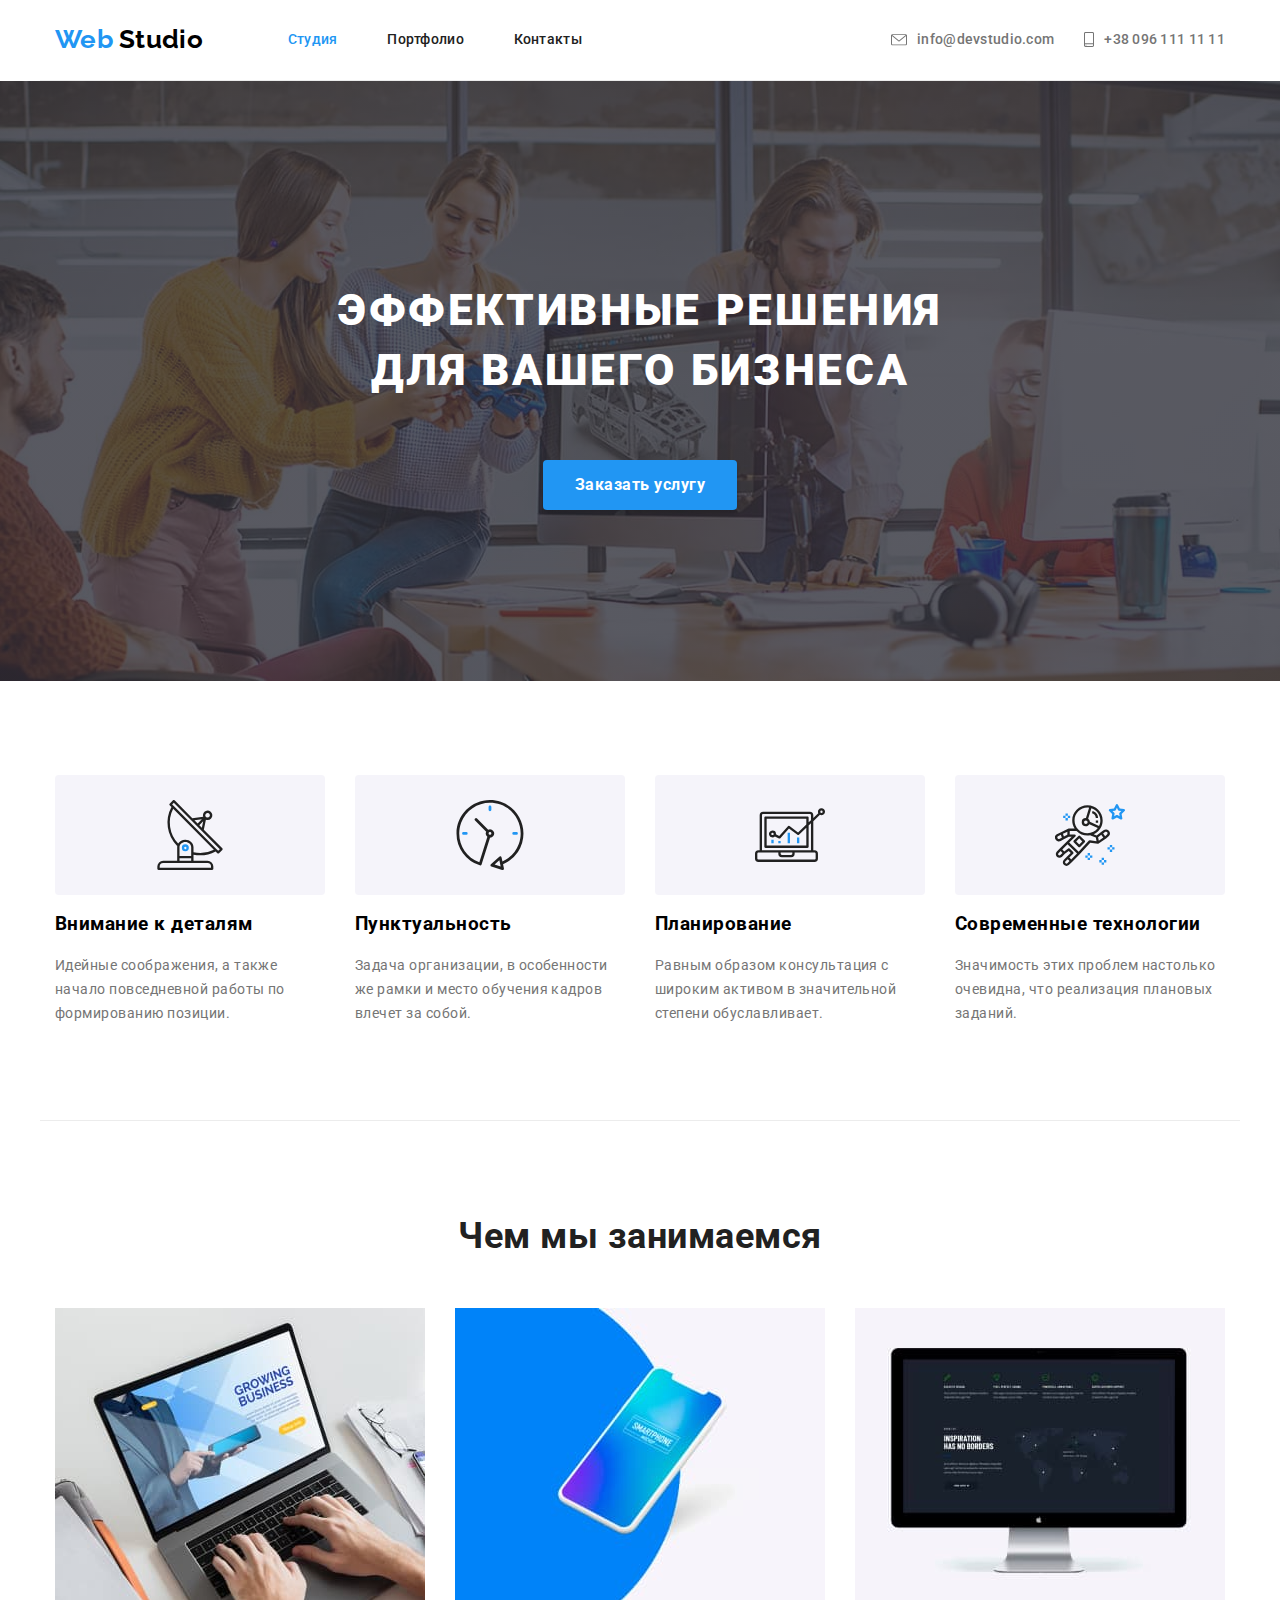
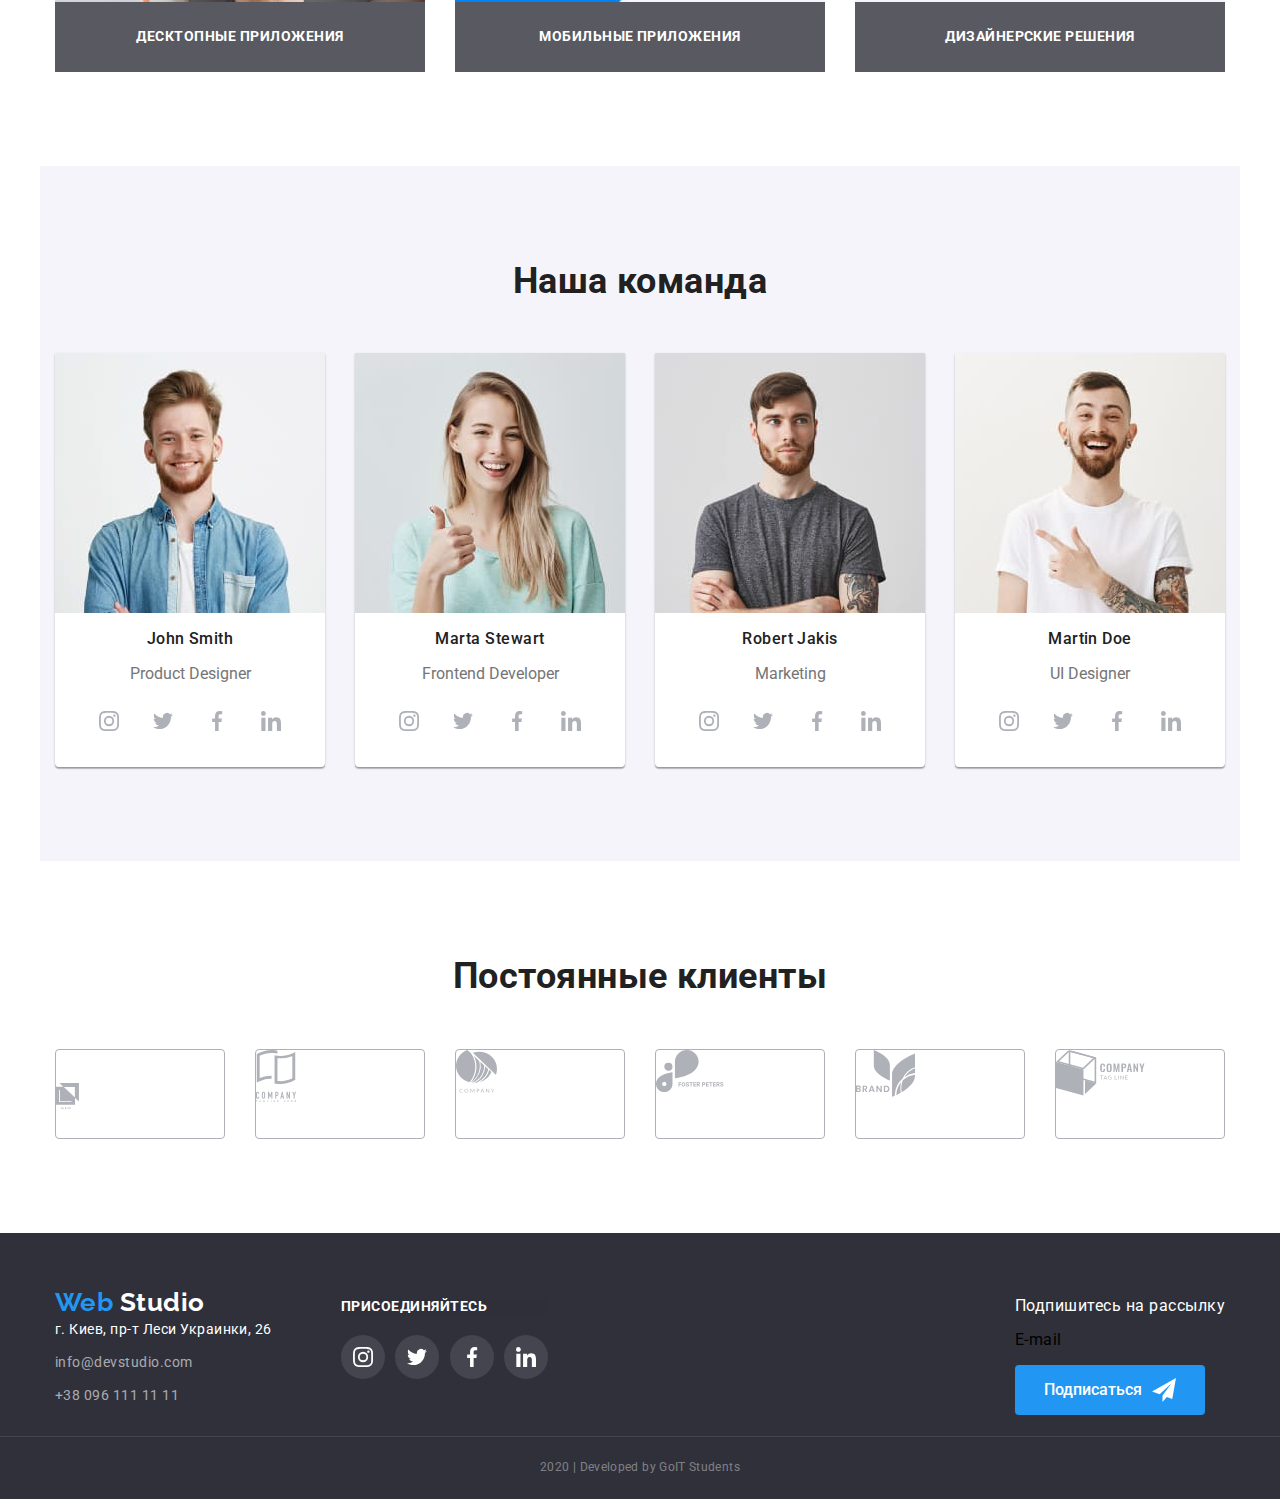
==== commit fdf2cfe8: "Добавляет svg" ====
--- a/index.html
+++ b/index.html
@@ -15,7 +15,8 @@
     <link rel="stylesheet" href="./css/styles.css" />
   </head>
   <body>
-    <!--Шапка сайта-->
+    <!-- Шапка сайта -->
+
     <header class="header">
       <a class="logo" href="./index.html"
         >Web <span class="logo__studio">Studio</span>
@@ -51,7 +52,8 @@
       </address>
     </header>
     <main class="main">
-      <!--Герой-->
+      <!-- Герой -->
+
       <section class="hero">
         <div class="hero__container">
           <h1 class="hero__title">
@@ -60,7 +62,9 @@
           <a class="hero__button" href="">Заказать услугу</a>
         </div>
       </section>
-      <!--Преимущества-->
+
+      <!-- Преимущества -->
+
       <section class="features">
         <!--Скрытый заголовок-->
         <h2 class="visually-hidden">Преимущества</h2>
@@ -101,189 +105,256 @@
           </ul>
         </div>
       </section>
-      <!--Чем мы занимаемся?-->
+
+      <!-- Чем мы занимаемся? -->
+
       <section class="work">
         <div class="work__container">
           <h2 class="work__title">Чем мы занимаемся</h2>
           <ul class="work__list">
             <li class="work__item">
-              <img src="./images/desktop.jpg" width="370" alt="Ноутбук" />
+              <img src="./images/desktop-opti.jpg" width="370" alt="Ноутбук" />
               <h3 class="work__subtitle">Десктопные приложения</h3>
             </li>
             <li class="work__item">
-              <img src="./images/mobile.jpg" width="370" alt="Смартфон" />
+              <img src="./images/mobile-opti.jpg" width="370" alt="Смартфон" />
               <h3 class="work__subtitle">Мобильные приложения</h3>
             </li>
             <li class="work__item">
-              <img src="./images/design.jpg" width="370" alt="Дизайн" />
+              <img src="./images/design-opti.jpg" width="370" alt="Дизайн" />
               <h3 class="work__subtitle">Дизайнерские решения</h3>
             </li>
           </ul>
         </div>
       </section>
-      <!--Команда-->
+
+      <!-- Команда -->
+
       <section class="team">
         <div class="team__container">
           <h2 class="team__title">Наша команда</h2>
           <ul class="team__list">
             <li class="team__item">
               <img
-                src="./images/john.jpg"
+                src="./images/john-opti.jpg"
                 width="270"
                 alt="Фото Джона Смитта"
               />
               <h3 class="team__subtitle">John Smith</h3>
               <p class="team__text">Product Designer</p>
               <ul class="soc-links">
-                <li class="soc-links__item soc-links__item--instagram">
-                  <a href="" aria-label="Ссылка на Facebook"></a>
-                </li>
-                <li class="soc-links__item soc-links__item--twitter">
-                  <a href="" aria-label="Ссылка на Twitter"></a>
-                </li>
-                <li class="soc-links__item soc-links__item--facebook">
-                  <a href="" aria-label="Ссылка на Facebook"></a>
-                </li>
-                <li class="soc-links__item soc-links__item--linkedin">
-                  <a href="" aria-label="Ссылка на LinkedIn"></a>
+                <li class="soc-links__item">
+                  <a href="" aria-label="Ссылка на Instagram">
+                    <svg class="soc-links__icon">
+                      <use href="./images/sprite.svg#instagram"></use>
+                    </svg>
+                  </a>
+                </li>
+                <li class="soc-links__item">
+                  <a href="" aria-label="Ссылка на Twitter">
+                    <svg class="soc-links__icon">
+                      <use href="./images/sprite.svg#twitter"></use>
+                    </svg>
+                  </a>
+                </li>
+                <li class="soc-links__item">
+                  <a href="" aria-label="Ссылка на Facebook">
+                    <svg class="soc-links__icon">
+                      <use href="./images/sprite.svg#facebook"></use>
+                    </svg>
+                  </a>
+                </li>
+                <li class="soc-links__item">
+                  <a href="" aria-label="Ссылка на LinkedIn">
+                    <svg class="soc-links__icon">
+                      <use href="./images/sprite.svg#linkedin"></use>
+                    </svg>
+                  </a>
                 </li>
               </ul>
             </li>
             <li class="team__item">
               <img
-                src="./images/marta.jpg"
+                src="./images/marta-opti.jpg"
                 width="270"
                 alt="Фото Марты Стюарт"
               />
               <h3 class="team__subtitle">Marta Stewart</h3>
               <p class="team__text">Frontend Developer</p>
               <ul class="soc-links">
-                <li class="soc-links__item soc-links__item--instagram">
-                  <a href="" aria-label="Ссылка на Facebook"></a>
-                </li>
-                <li class="soc-links__item soc-links__item--twitter">
-                  <a href="" aria-label="Ссылка на Twitter"></a>
-                </li>
-                <li class="soc-links__item soc-links__item--facebook">
-                  <a href="" aria-label="Ссылка на Facebook"></a>
-                </li>
-                <li class="soc-links__item soc-links__item--linkedin">
-                  <a href="" aria-label="Ссылка на LinkedIn"></a>
+                <li class="soc-links__item">
+                  <a href="" aria-label="Ссылка на Instagram">
+                    <svg class="soc-links__icon">
+                      <use href="./images/sprite.svg#instagram"></use>
+                    </svg>
+                  </a>
+                </li>
+                <li class="soc-links__item">
+                  <a href="" aria-label="Ссылка на Twitter">
+                    <svg class="soc-links__icon">
+                      <use href="./images/sprite.svg#twitter"></use>
+                    </svg>
+                  </a>
+                </li>
+                <li class="soc-links__item">
+                  <a href="" aria-label="Ссылка на Facebook">
+                    <svg class="soc-links__icon">
+                      <use href="./images/sprite.svg#facebook"></use>
+                    </svg>
+                  </a>
+                </li>
+                <li class="soc-links__item">
+                  <a href="" aria-label="Ссылка на LinkedIn">
+                    <svg class="soc-links__icon">
+                      <use href="./images/sprite.svg#linkedin"></use>
+                    </svg>
+                  </a>
                 </li>
               </ul>
             </li>
             <li class="team__item">
               <img
-                src="./images/robert.jpg"
+                src="./images/robert-opti.jpg"
                 width="270"
                 alt="Фото Роберта Джекиса"
               />
               <h3 class="team__subtitle">Robert Jakis</h3>
               <p class="team__text">Marketing</p>
               <ul class="soc-links">
-                <li class="soc-links__item soc-links__item--instagram">
-                  <a href="" aria-label="Ссылка на Facebook"></a>
-                </li>
-                <li class="soc-links__item soc-links__item--twitter">
-                  <a href="" aria-label="Ссылка на Twitter"></a>
-                </li>
-                <li class="soc-links__item soc-links__item--facebook">
-                  <a href="" aria-label="Ссылка на Facebook"></a>
-                </li>
-                <li class="soc-links__item soc-links__item--linkedin">
-                  <a href="" aria-label="Ссылка на LinkedIn"></a>
+                <li class="soc-links__item">
+                  <a href="" aria-label="Ссылка на Instagram">
+                    <svg class="soc-links__icon">
+                      <use href="./images/sprite.svg#instagram"></use>
+                    </svg>
+                  </a>
+                </li>
+                <li class="soc-links__item">
+                  <a href="" aria-label="Ссылка на Twitter">
+                    <svg class="soc-links__icon">
+                      <use href="./images/sprite.svg#twitter"></use>
+                    </svg>
+                  </a>
+                </li>
+                <li class="soc-links__item">
+                  <a href="" aria-label="Ссылка на Facebook">
+                    <svg class="soc-links__icon">
+                      <use href="./images/sprite.svg#facebook"></use>
+                    </svg>
+                  </a>
+                </li>
+                <li class="soc-links__item">
+                  <a href="" aria-label="Ссылка на LinkedIn">
+                    <svg class="soc-links__icon">
+                      <use href="./images/sprite.svg#linkedin"></use>
+                    </svg>
+                  </a>
                 </li>
               </ul>
             </li>
             <li class="team__item">
               <img
-                src="./images/martin.jpg"
+                src="./images/martin-opti.jpg"
                 width="270"
                 alt="Фото Мартина Доэ"
               />
               <h3 class="team__subtitle">Martin Doe</h3>
               <p class="team__text">UI Designer</p>
               <ul class="soc-links">
-                <li class="soc-links__item soc-links__item--instagram">
-                  <a href="" aria-label="Ссылка на Facebook"></a>
-                </li>
-                <li class="soc-links__item soc-links__item--twitter">
-                  <a href="" aria-label="Ссылка на Twitter"></a>
-                </li>
-                <li class="soc-links__item soc-links__item--facebook">
-                  <a href="" aria-label="Ссылка на Facebook"></a>
-                </li>
-                <li class="soc-links__item soc-links__item--linkedin">
-                  <a href="" aria-label="Ссылка на LinkedIn"></a>
+                <li class="soc-links__item">
+                  <a href="" aria-label="Ссылка на Instagram">
+                    <svg class="soc-links__icon">
+                      <use href="./images/sprite.svg#instagram"></use>
+                    </svg>
+                  </a>
+                </li>
+                <li class="soc-links__item">
+                  <a href="" aria-label="Ссылка на Twitter">
+                    <svg class="soc-links__icon">
+                      <use href="./images/sprite.svg#twitter"></use>
+                    </svg>
+                  </a>
+                </li>
+                <li class="soc-links__item">
+                  <a href="" aria-label="Ссылка на Facebook">
+                    <svg class="soc-links__icon">
+                      <use href="./images/sprite.svg#facebook"></use>
+                    </svg>
+                  </a>
+                </li>
+                <li class="soc-links__item">
+                  <a href="" aria-label="Ссылка на LinkedIn">
+                    <svg class="soc-links__icon">
+                      <use href="./images/sprite.svg#linkedin"></use>
+                    </svg>
+                  </a>
                 </li>
               </ul>
             </li>
           </ul>
         </div>
       </section>
-      <!--Клиенты-->
+
+      <!-- Клиенты -->
+
       <section class="clients">
         <div class="clients__container">
           <h2 class="clients__title">Постоянные клиенты</h2>
           <div>
             <ul class="clients__list">
-              <li>
-                <a class="cliens__link" href=""
-                  ><img
-                    class="clients__logo"
-                    src="./images/logo-1.svg"
-                    alt="Лого-1"
-                /></a>
-              </li>
-              <li>
-                <a class="cliens__link" href=""
-                  ><img
-                    class="clients__logo"
-                    src="./images/logo-2.svg"
-                    alt="Лого-2"
-                /></a>
-              </li>
-              <li>
-                <a class="cliens__link" href=""
-                  ><img
-                    class="clients__logo"
-                    src="./images/logo-3.svg"
-                    alt="Лого-3"
-                /></a>
-              </li>
-              <li>
-                <a class="cliens__link" href=""
-                  ><img
-                    class="clients__logo"
-                    src="./images/logo-4.svg"
-                    alt="Лого-4"
-                /></a>
-              </li>
-              <li>
-                <a class="cliens__link" href=""
-                  ><img
-                    class="clients__logo"
-                    src="./images/logo-5.svg"
-                    alt="Лого-5"
-                /></a>
-              </li>
-              <li>
-                <a class="cliens__link" href=""
-                  ><img
-                    class="clients__logo"
-                    src="./images/logo-6.svg"
-                    alt="Лого-6"
-                /></a>
+              <li class="clients__item">
+                <a class="clients__link" href="">
+                  <svg class="clients__icon" width>
+                    <use href="./images/sprite.svg#logo-one"></use>
+                  </svg>
+                </a>
+              </li>
+              <li class="clients__item">
+                <a class="clients__link" href="">
+                  <svg class="clients__icon">
+                    <use href="./images/sprite.svg#logo-two"></use>
+                  </svg>
+                </a>
+              </li>
+              <li class="clients__item">
+                <a class="clients__link" href="">
+                  <svg class="clients__icon">
+                    <use href="./images/sprite.svg#logo-three"></use>
+                  </svg>
+                </a>
+              </li>
+              <li class="clients__item">
+                <a class="clients__link" href="">
+                  <svg class="clients__icon">
+                    <use href="./images/sprite.svg#logo-four"></use>
+                  </svg>
+                </a>
+              </li>
+              <li class="clients__item">
+                <a class="clients__link" href="">
+                  <svg class="clients__icon">
+                    <use href="./images/sprite.svg#logo-five"></use>
+                  </svg>
+                </a>
+              </li>
+              <li class="clients__item">
+                <a class="clients__link" href="">
+                  <svg class="clients__icon">
+                    <use href="./images/sprite.svg#logo-six"></use>
+                  </svg>
+                </a>
               </li>
             </ul>
           </div>
         </div>
       </section>
     </main>
-    <!-----------------------------------------Подвал-->
+
+    <!-- Подвал -->
+
     <footer class="footer">
       <div class="footer__container">
-        <!-------------------------------------Адресс-->
+        <!--  Адресс -->
+
         <div class="footer-address-cont">
           <a class="logo footer__logo" href="./index.html"
             >Web <span class="logo__studio logo__studio--inverse">Studio</span>
@@ -300,27 +371,45 @@
             </a>
           </address>
         </div>
+
         <!--Список ссылок-->
+
         <div class="footer-soc-links">
           <p class="footer-soc-links__title">ПРИСОЕДИНЯЙТЕСЬ</p>
-          <ul class="footer-soc-links">
-            <li
-              class="footer-soc-links__item footer-soc-links__item--instagram"
-            >
-              <a href="" aria-label="Ссылка на Facebook"></a>
-            </li>
-            <li class="footer-soc-links__item footer-soc-links__item--twitter">
-              <a href="" aria-label="Ссылка на Twitter"></a>
-            </li>
-            <li class="footer-soc-links__item footer-soc-links__item--facebook">
-              <a href="" aria-label="Ссылка на Facebook"></a>
-            </li>
-            <li class="footer-soc-links__item footer-soc-links__item--linkedin">
-              <a href="" aria-label="Ссылка на LinkedIn"></a>
+          <ul class="soc-links soc-links--footer">
+            <li class="soc-links__item soc-links__item--footer">
+              <a href="" aria-label="Ссылка на Instagram">
+                <svg class="soc-links__icon soc-links__icon--footer">
+                  <use href="./images/sprite.svg#instagram"></use>
+                </svg>
+              </a>
+            </li>
+            <li class="soc-links__item soc-links__item--footer">
+              <a href="" aria-label="Ссылка на Twitter">
+                <svg class="soc-links__icon soc-links__icon--footer">
+                  <use href="./images/sprite.svg#twitter"></use>
+                </svg>
+              </a>
+            </li>
+            <li class="soc-links__item soc-links__item--footer">
+              <a href="" aria-label="Ссылка на Facebook">
+                <svg class="soc-links__icon soc-links__icon--footer">
+                  <use href="./images/sprite.svg#facebook"></use>
+                </svg>
+              </a>
+            </li>
+            <li class="soc-links__item soc-links__item--footer">
+              <a href="" aria-label="Ссылка на LinkedIn">
+                <svg class="soc-links__icon soc-links__icon--footer">
+                  <use href="./images/sprite.svg#linkedin"></use>
+                </svg>
+              </a>
             </li>
           </ul>
         </div>
-        <!--Подписка-->
+
+        <!-- Подписка -->
+
         <div class="footer-folow">
           <p class="footer-folow__title">Подпишитесь на рассылку</p>
           <div class="footer-folow__cont">
--- a/css/styles.css
+++ b/css/styles.css
@@ -72,8 +72,8 @@
 .features__img:focus,
 .soc-links__item:hover,
 .soc-links__item:focus,
-.clients__link:hover,
-.clients__link:focus,
+.clients__item:focus,
+.clients__icon:hover,
 .header-address__mail:hover,
 .header-address__mail:focus,
 .header-address__fone:hover,
@@ -81,9 +81,10 @@
 button:focus,
 .filter__item:focus {
   color: var(--accent-color);
-}
-
-.footer-soc-links__item:hover {
+  fill: var(--accent-color);
+}
+
+.soc-links__item:hover {
   background-color: var(--accent-color);
 }
 
@@ -164,23 +165,31 @@
   align-items: center;
 }
 
+.header-address__link--mail {
+  margin-right: 30px;
+}
+
 .header-address__link::before {
   content: '';
   margin-right: 10px;
   background-repeat: no-repeat;
   width: 16px;
-  height: 16px;
+  height: 12px;
   background-size: contain;
   background-position: center;
 }
 
+.header-address__link--fone::before {
+  width: 10px;
+  height: 15px;
+}
+
 .header-address__link--mail::before {
-  background-image: url('../images/mail.svg');
+  background-image: url('../images/mail-opti.svg');
 }
 
 .header-address__link--fone::before {
-  background-image: url('../images/fone.svg');
-  margin-left: 30px;
+  background-image: url('../images/fone-opti.svg');
 }
 
 /*------------------------------- Hero */
@@ -190,7 +199,7 @@
       rgba(47, 48, 58, 0.8),
       rgba(47, 48, 58, 0.8)
     ),
-    url('../images/fonpic.jpg');
+    url('../images/fonpic-opti.jpg');
   background-repeat: no-repeat;
   background-position: center;
   background-size: cover;
@@ -281,19 +290,19 @@
 }
 
 .feauters__item--antenna::before {
-  background-image: url(../images/antenna.svg);
+  background-image: url(../images/antenna-opti.svg);
 }
 
 .feauters__item--clock::before {
-  background-image: url(../images/clock.svg);
+  background-image: url(../images/clock-opti.svg);
 }
 
 .feauters__item--diagramm::before {
-  background-image: url(../images/diagram.svg);
+  background-image: url(../images/diagram-opti.svg);
 }
 
 .feauters__item--astronaut::before {
-  background-image: url(../images/astronaut.svg);
+  background-image: url(../images/astronaut-opti.svg);
 }
 /* ----------------------- WORK SECTION */
 .work__subtitle {
@@ -360,7 +369,7 @@
 }
 
 .work__subtitle,
-.footer-links__title,
+.footer-soc-links__title,
 .folow__title {
   font-weight: 700;
   font-size: 14px;
@@ -445,66 +454,40 @@
   margin-bottom: 24px;
 }
 
-.soc-links__item,
-.footer-soc-links__item {
+.soc-links__item {
   display: inline-flex;
   align-items: center;
   justify-content: space-between;
   border-radius: 50%;
 }
 
-.soc-links__item:not(:last-child),
-.footer-soc-links__item:not(:last-child) {
+.soc-links__item:not(:last-child) {
   margin-right: 10px;
 }
 
-.soc-links__item,
-.footer-soc-links__item {
+.soc-links__item {
   content: '';
   width: 44px;
   height: 44px;
-  background-repeat: no-repeat;
-  background-position: center;
-
+  display: inline-flex;
+  justify-content: center;
+  align-items: center;
   border-radius: 50%;
 }
 
-.soc-links__item--instagram {
-  background-image: url('../images/instagram.svg');
-}
-.soc-links__item--twitter {
-  background-image: url('../images/twitter.svg');
-}
-.soc-links__item--facebook {
-  background-image: url('../images/facebook.svg');
-}
-.soc-links__item--linkedin {
-  background-image: url('../images/linkedin.svg');
-}
-
-/* ----------------------- FOOTER SOCIAL LINKS */
-
-.footer-soc-links {
-  padding: 0;
-  margin: 0;
-  font-size: 0;
-}
-
-.footer-soc-links__item {
-  background-color: rgba(255, 255, 255, 0.1);
-}
-
-.footer-soc-links__item--instagram {
-  background-image: url('../images/instagram-2.svg');
-}
-.footer-soc-links__item--twitter {
-  background-image: url('../images/twitter-2.svg');
-}
-.footer-soc-links__item--facebook {
-  background-image: url('../images/facebook-2.svg');
-}
-.footer-soc-links__item--linkedin {
-  background-image: url('../images/linkedin-2.svg');
+.soc-links__icon {
+  width: 20px;
+  height: 20px;
+  border: none;
+  fill: var(--icons-grey-color);
+}
+
+.soc-links__item:hover {
+  color: var(--accent-color);
+}
+
+.soc-links__item:hover .soc-links__icon {
+  fill: var(--primary-white-color);
 }
 
 /* --------------------------------- Клиенты */
@@ -522,18 +505,39 @@
   padding-right: 15px;
 }
 
-.clients__logo {
+.clients__list {
+  display: flex;
+  justify-content: space-between;
+  margin-top: 0;
+  margin-bottom: 0;
+  padding-left: 0px;
+}
+
+.client__item:not(:last-child) {
+  margin-right: 30px;
+}
+
+.clients__item {
+  width: calc((100% - 5 * 30px) / 6);
+  height: 90px;
   border: 1px solid var(--icons-grey-color);
   border-radius: 4px;
-  width: 170px;
-  height: 90px;
-  padding: 19px 41px;
-}
-.clients__list {
-  display: flex;
-  justify-content: space-between;
-  padding-left: 0px;
-  margin: 0;
+}
+
+.clients__link {
+  width: 168px;
+  height: 88px;
+}
+
+.clients__item:hover {
+  color: var(--accent-color);
+  border: 1px solid var(--accent-color);
+  border-radius: 4px;
+}
+
+.clients__icon {
+  fill: var(--icons-grey-color);
+  margin: auto;
 }
 
 /* -------------------------- Футер */
@@ -583,23 +587,35 @@
   margin-bottom: 9px;
 }
 
-/* ----------------------- Присоединяйтесь */
+/* ----------------------- FOOTER SOCIAL LINKS */
+
 .footer-soc-links {
+  padding: 0;
+  margin: 0;
   font-size: 0;
 }
 
+.soc-links__item--footer {
+  background-color: rgba(255, 255, 255, 0.1);
+}
 .footer-soc-links__title {
   font-weight: 700;
   font-size: 14px;
   line-height: 1.14;
   text-transform: uppercase;
-
-  margin-bottom: 21px;
-  color: var(--primary-white-color);
-}
-
-.footer-soc-links__list {
-  margin-top: 21px;
+  text-align: left;
+
+  padding: 0;
+  margin-bottom: 20px;
+  color: var(--primary-white-color);
+}
+
+.soc-links--footer {
+  margin: 0;
+}
+
+.soc-links__icon--footer {
+  fill: var(--primary-white-color);
 }
 
 /* --------------------------- Рассылка */
@@ -625,7 +641,7 @@
   width: 24px;
   height: 24px;
   margin-left: 10px;
-  background-image: url(../images/icon-send.svg);
+  background-image: url(../images/icon-send-opti.svg);
   content: '';
 }
 
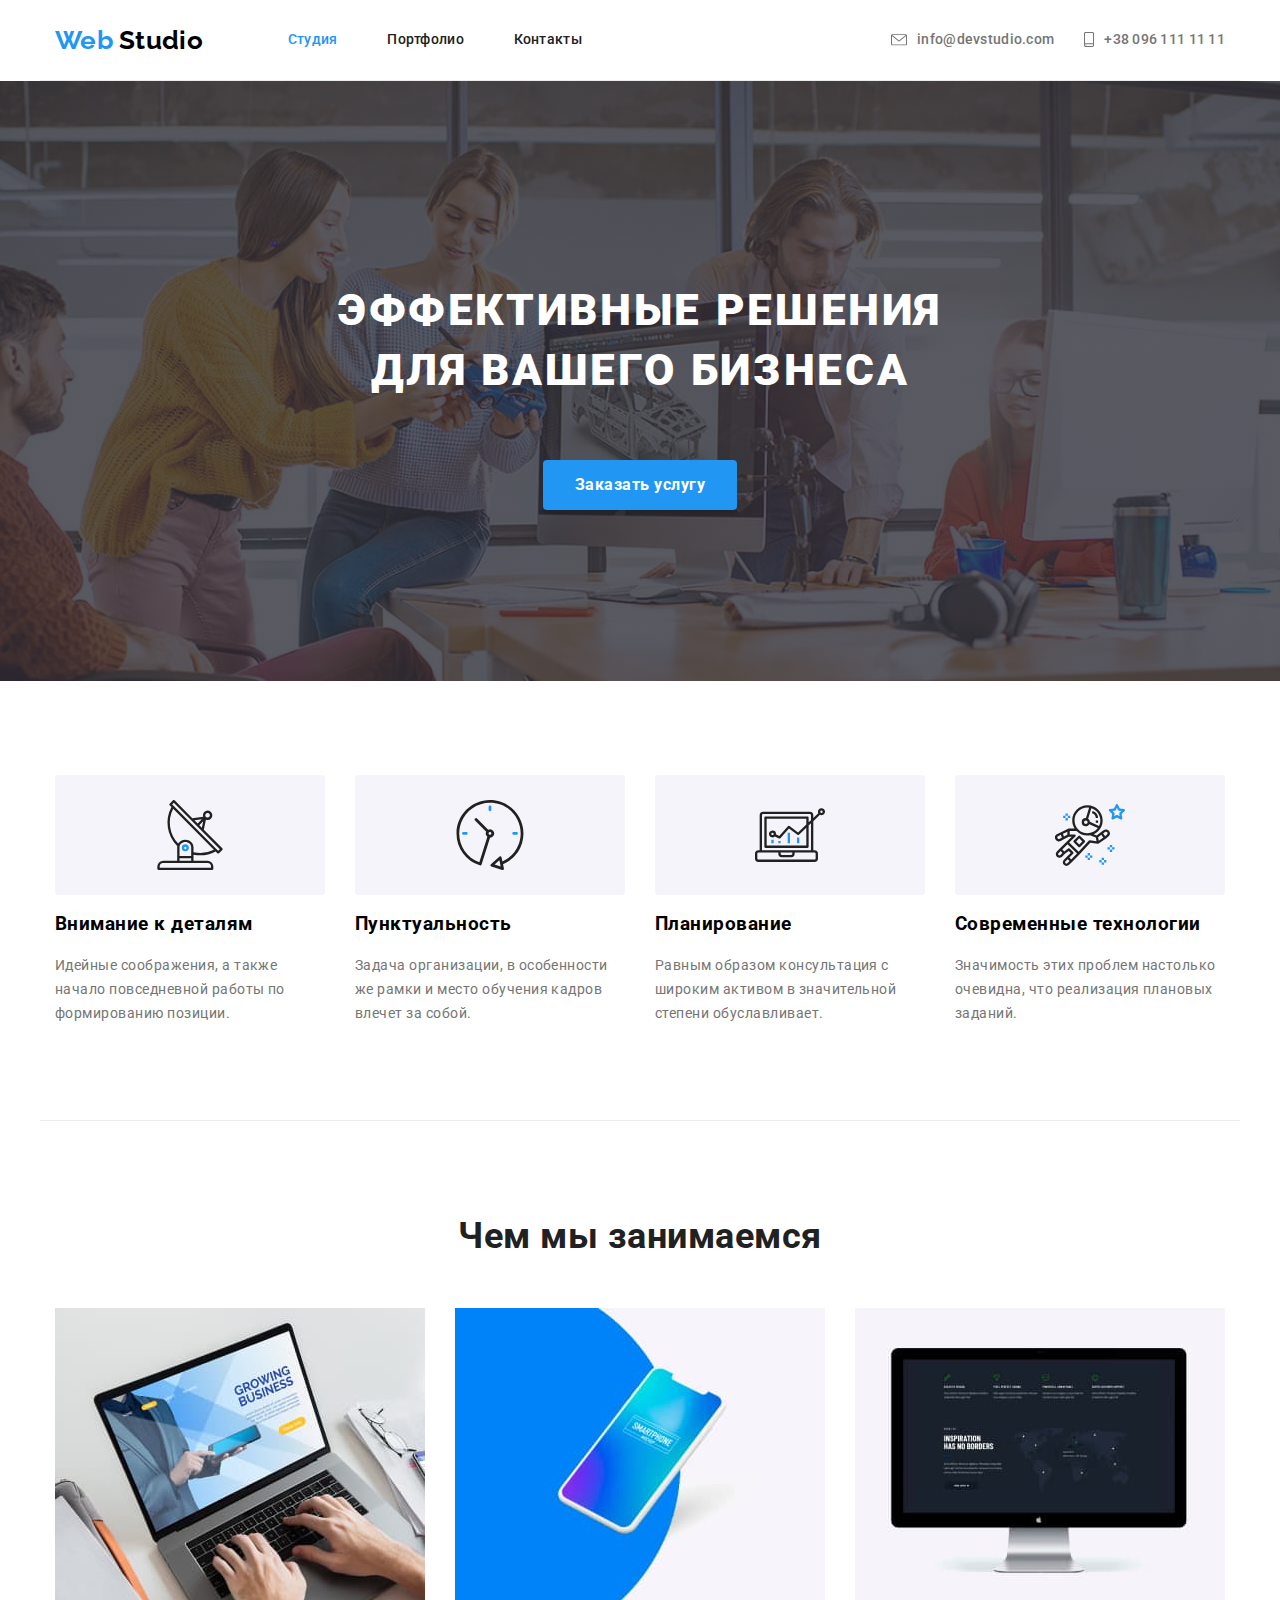
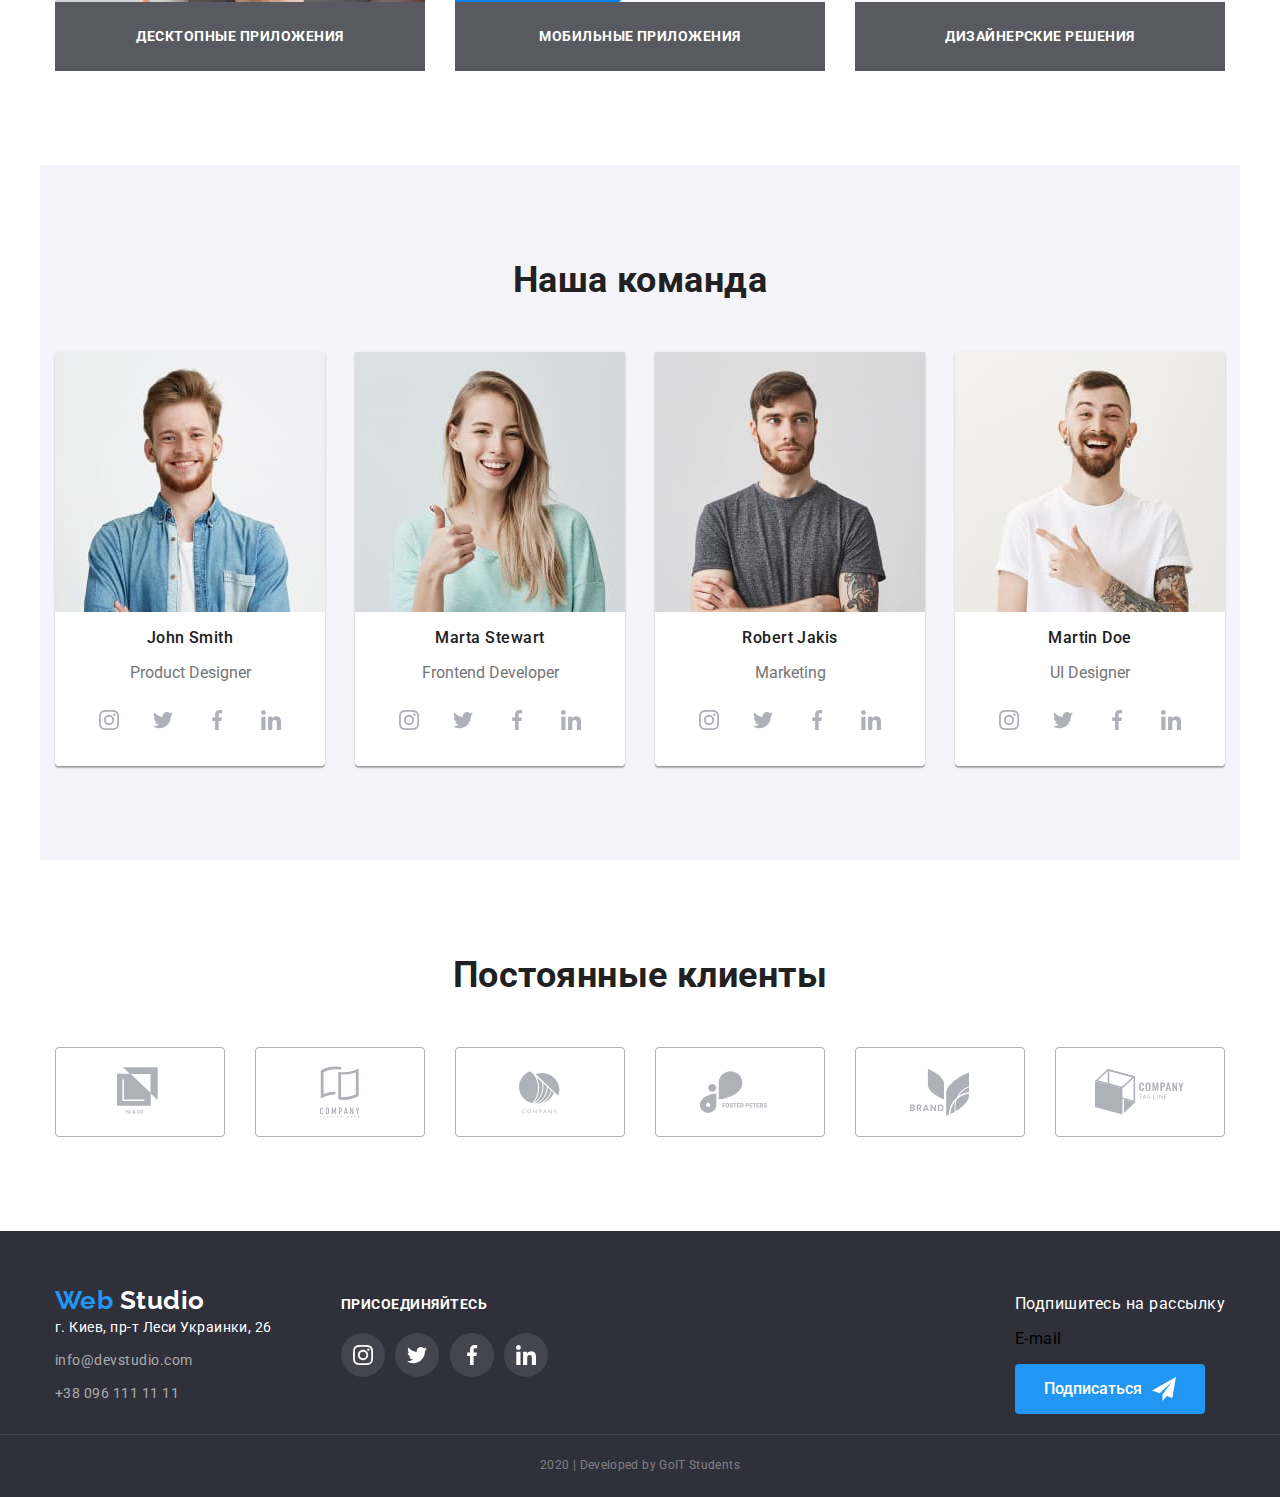
==== commit 908aa791: "Исправляет ошибки" ====
--- a/index.html
+++ b/index.html
@@ -299,47 +299,47 @@
       <section class="clients">
         <div class="clients__container">
           <h2 class="clients__title">Постоянные клиенты</h2>
-          <div>
+          <div class="clients__subcontainer">
             <ul class="clients__list">
               <li class="clients__item">
                 <a class="clients__link" href="">
-                  <svg class="clients__icon" width>
-                    <use href="./images/sprite.svg#logo-one"></use>
-                  </svg>
-                </a>
-              </li>
-              <li class="clients__item">
-                <a class="clients__link" href="">
-                  <svg class="clients__icon">
-                    <use href="./images/sprite.svg#logo-two"></use>
-                  </svg>
-                </a>
-              </li>
-              <li class="clients__item">
-                <a class="clients__link" href="">
-                  <svg class="clients__icon">
-                    <use href="./images/sprite.svg#logo-three"></use>
-                  </svg>
-                </a>
-              </li>
-              <li class="clients__item">
-                <a class="clients__link" href="">
-                  <svg class="clients__icon">
-                    <use href="./images/sprite.svg#logo-four"></use>
-                  </svg>
-                </a>
-              </li>
-              <li class="clients__item">
-                <a class="clients__link" href="">
-                  <svg class="clients__icon">
-                    <use href="./images/sprite.svg#logo-five"></use>
-                  </svg>
-                </a>
-              </li>
-              <li class="clients__item">
-                <a class="clients__link" href="">
-                  <svg class="clients__icon">
-                    <use href="./images/sprite.svg#logo-six"></use>
+                  <svg class="clients__icon clients__icon--one">
+                    <use href="./images/sprite.svg#logo-1"></use>
+                  </svg>
+                </a>
+              </li>
+              <li class="clients__item">
+                <a class="clients__link" href="">
+                  <svg class="clients__icon clients__icon--two">
+                    <use href="./images/sprite.svg#logo-2"></use>
+                  </svg>
+                </a>
+              </li>
+              <li class="clients__item">
+                <a class="clients__link" href="">
+                  <svg class="clients__icon clients__icon--three">
+                    <use href="./images/sprite.svg#logo-3"></use>
+                  </svg>
+                </a>
+              </li>
+              <li class="clients__item">
+                <a class="clients__link" href="">
+                  <svg class="clients__icon clients__icon--four">
+                    <use href="./images/sprite.svg#logo-4"></use>
+                  </svg>
+                </a>
+              </li>
+              <li class="clients__item">
+                <a class="clients__link" href="">
+                  <svg class="clients__icon clients__icon--five">
+                    <use href="./images/sprite.svg#logo-5"></use>
+                  </svg>
+                </a>
+              </li>
+              <li class="clients__item">
+                <a class="clients__link" href="">
+                  <svg class="clients__icon clients__icon--six">
+                    <use href="./images/sprite.svg#logo-6"></use>
                   </svg>
                 </a>
               </li>
--- a/css/styles.css
+++ b/css/styles.css
@@ -73,7 +73,6 @@
 .soc-links__item:hover,
 .soc-links__item:focus,
 .clients__item:focus,
-.clients__icon:hover,
 .header-address__mail:hover,
 .header-address__mail:focus,
 .header-address__fone:hover,
@@ -128,7 +127,7 @@
   font-family: Raleway, sans-serif;
   font-weight: 700;
   font-size: 26px;
-  line-height: 1.2;
+  line-height: 1.19;
 }
 
 .logo__studio {
@@ -345,7 +344,7 @@
 .clients__title {
   font-weight: 700;
   font-size: 36px;
-  line-height: 1.2;
+  line-height: 1.19;
   text-align: center;
   margin-top: 0;
   margin-bottom: 50px;
@@ -436,13 +435,13 @@
 .team__subtitle {
   font-weight: 500;
   font-size: 16px;
-  line-height: 1.2;
+  line-height: 1.19;
   text-align: center;
 }
 .team__text {
   font-weight: 400;
   font-size: 16px;
-  line-height: 1.2;
+  line-height: 1.19;
   color: var(--primary-text-color);
   margin-bottom: 16px;
   text-align: center;
@@ -507,13 +506,13 @@
 
 .clients__list {
   display: flex;
-  justify-content: space-between;
+  align-items: center;
   margin-top: 0;
   margin-bottom: 0;
   padding-left: 0px;
 }
 
-.client__item:not(:last-child) {
+.clients__item:not(:last-child) {
   margin-right: 30px;
 }
 
@@ -524,20 +523,51 @@
   border-radius: 4px;
 }
 
-.clients__link {
-  width: 168px;
-  height: 88px;
-}
-
 .clients__item:hover {
   color: var(--accent-color);
   border: 1px solid var(--accent-color);
   border-radius: 4px;
 }
 
+.clients__item:hover .clients__icon {
+  fill: var(--accent-color);
+}
+
+.clients__link {
+  width: 100%;
+  height: 100%;
+  font-size: 0;
+  display: flex;
+  justify-content: center;
+  align-items: center;
+}
+
 .clients__icon {
   fill: var(--icons-grey-color);
-  margin: auto;
+}
+.clients__icon--one {
+  width: 45px;
+  height: 50px;
+}
+.clients__icon--two {
+  width: 40px;
+  height: 52px;
+}
+.clients__icon--three {
+  width: 41px;
+  height: 43px;
+}
+.clients__icon--four {
+  width: 80px;
+  height: 43px;
+}
+.clients__icon--five {
+  width: 59px;
+  height: 47px;
+}
+.clients__icon--six {
+  width: 89px;
+  height: 46px;
 }
 
 /* -------------------------- Футер */
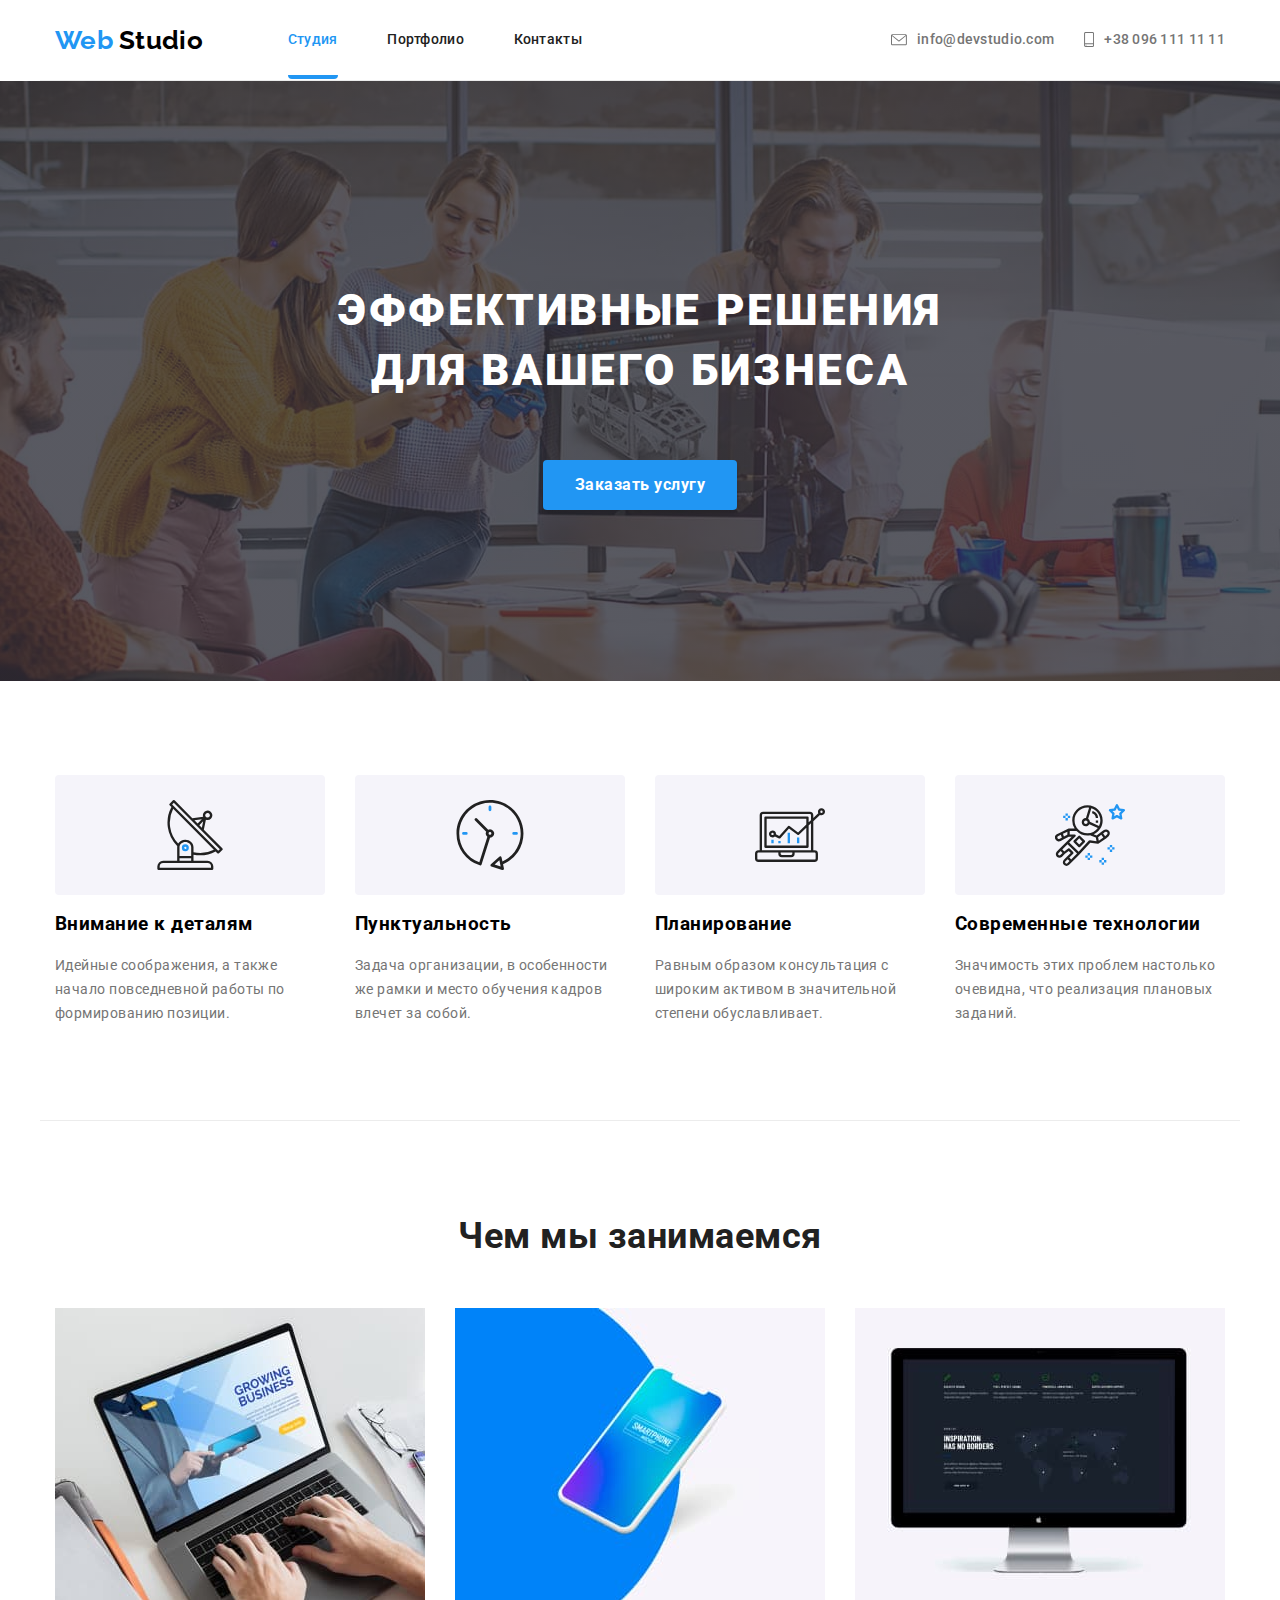
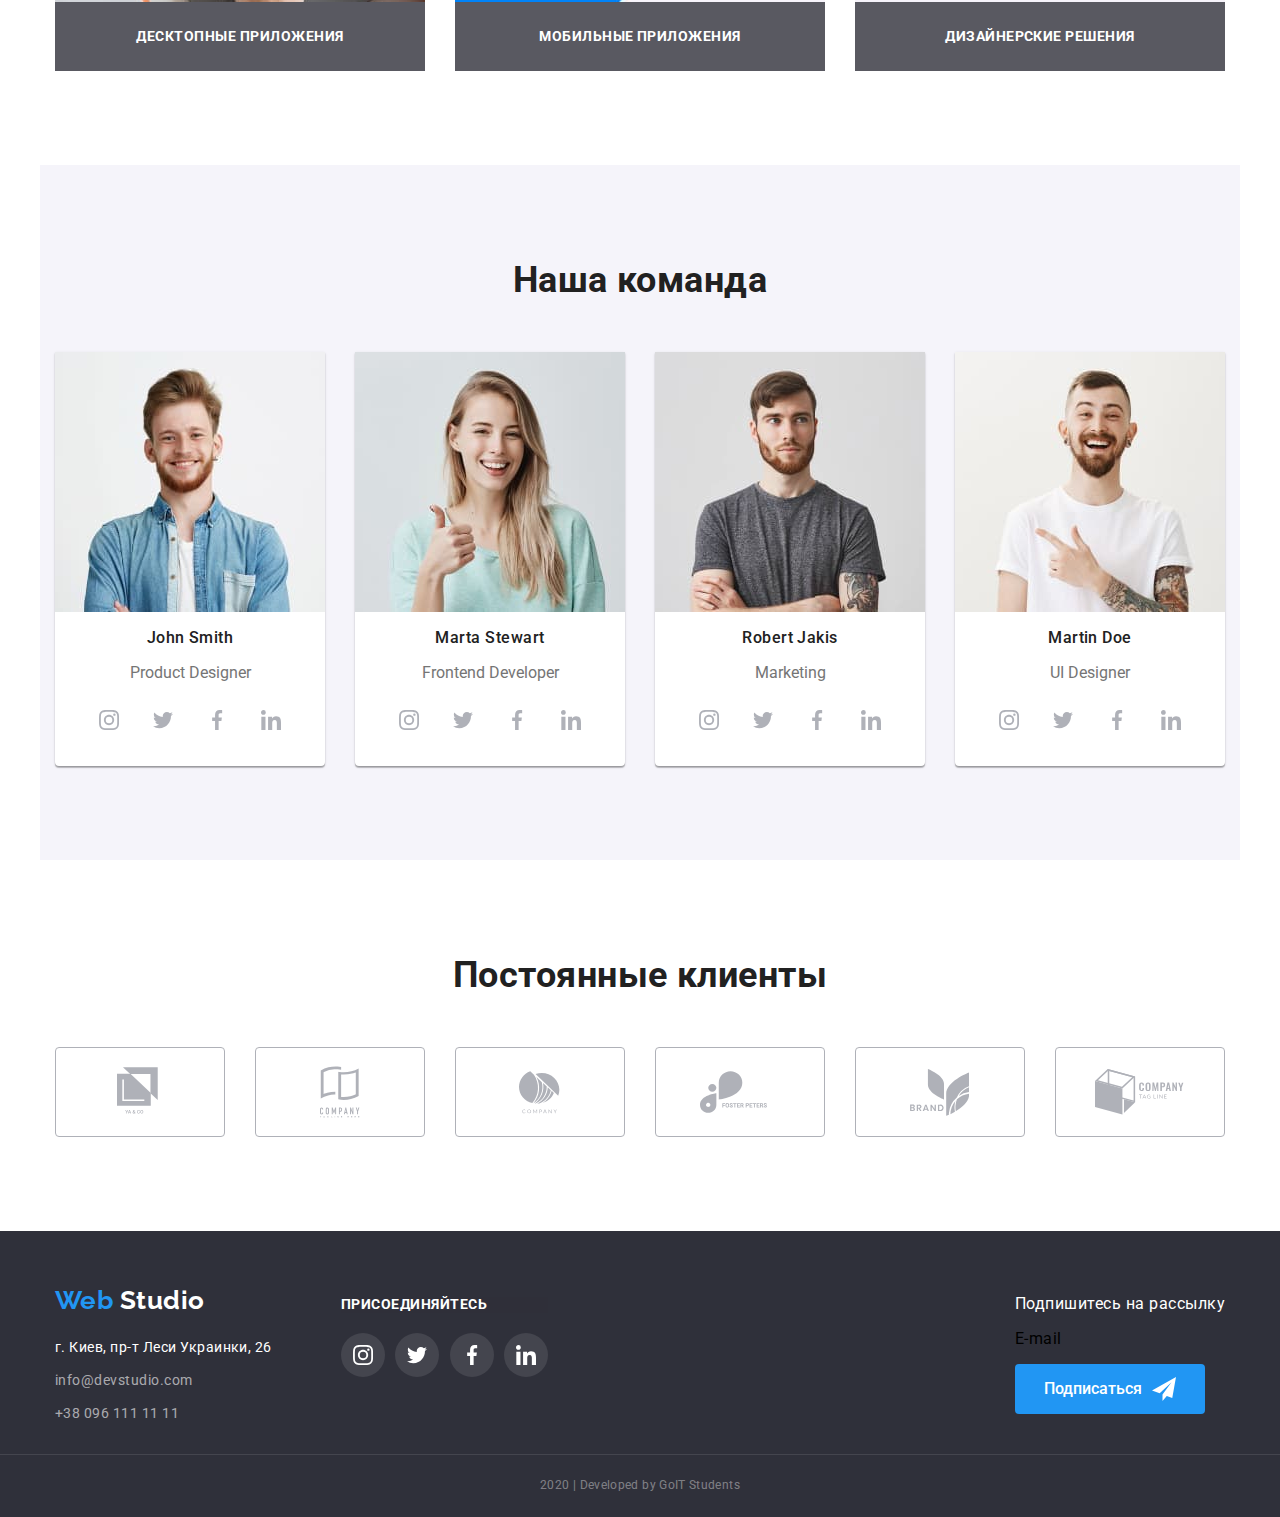
==== commit 8391cfd4: "Добавляет правки по иконкам" ====
--- a/index.html
+++ b/index.html
@@ -42,12 +42,20 @@
         <a
           class="header-address__link header-address__link--mail"
           href="mailto:info@devstudio.com"
-          >info@devstudio.com
+        >
+          <svg class="address-icon address-icon--mail" width="16" height="12">
+            <use href="./images/sprite.svg#mail"></use>
+          </svg>
+          info@devstudio.com
         </a>
         <a
-          class="header-address__link header-address__link--fone"
+          class="header-address__link header-address__link--phone"
           href="tel:+380961111111"
-          >+38 096 111 11 11
+        >
+          <svg class="address-icon address-icon--phone" width="10" height="15">
+            <use href="./images/sprite.svg#phone"></use>
+          </svg>
+          +38 096 111 11 11
         </a>
       </address>
     </header>
@@ -71,6 +79,12 @@
         <div class="features__container">
           <ul class="features__list">
             <li class="features__item feauters__item--antenna">
+              <div class="features-box">
+                <svg class="features__icon features__icon--antenna">
+                  <use href="./images/sprite.svg#antenna"></use>
+                </svg>
+              </div>
+
               <h3 class="features__subtitle">Внимание к деталям</h3>
               <p class="features__text">
                 Идейные соображения, а также<br />
@@ -79,6 +93,11 @@
               </p>
             </li>
             <li class="features__item feauters__item--clock">
+              <div class="features-box">
+                <svg class="features__icon features__icon--clock">
+                  <use href="./images/sprite.svg#clock"></use>
+                </svg>
+              </div>
               <h3 class="features__subtitle">Пунктуальность</h3>
               <p class="features__text">
                 Задача организации, в особенности<br />
@@ -86,7 +105,12 @@
                 влечет за собой.
               </p>
             </li>
-            <li class="features__item feauters__item--diagramm">
+            <li class="features__item feauters__item--diagram">
+              <div class="features-box">
+                <svg class="features__icon features__icon--diagram">
+                  <use href="./images/sprite.svg#diagram"></use>
+                </svg>
+              </div>
               <h3 class="features__subtitle">Планирование</h3>
               <p class="features__text">
                 Равным образом консультация с<br />
@@ -95,6 +119,11 @@
               </p>
             </li>
             <li class="features__item feauters__item--astronaut">
+              <div class="features-box">
+                <svg class="features__icon features__icon--astronaut">
+                  <use href="./images/sprite.svg#astronaut"></use>
+                </svg>
+              </div>
               <h3 class="features__subtitle">Современные технологии</h3>
               <p class="features__text">
                 Значимость этих проблем настолько<br />
--- a/css/styles.css
+++ b/css/styles.css
@@ -69,14 +69,12 @@
 .header-nav__link:hover,
 .header-nav__link:focus,
 .address__link:focus,
-.features__img:focus,
 .soc-links__item:hover,
 .soc-links__item:focus,
 .clients__item:focus,
-.header-address__mail:hover,
-.header-address__mail:focus,
-.header-address__fone:hover,
-.header-address__fone:focus,
+.header-address__link:hover,
+.header-address__link:hover .address-icon,
+.header-address__link:focus,
 button:focus,
 .filter__item:focus {
   color: var(--accent-color);
@@ -152,6 +150,15 @@
   padding-bottom: 32px;
 }
 
+.header-nav__link--active {
+  border-bottom: 4px solid var(--accent-color);
+  border-bottom-left-radius: 4px;
+  border-bottom-right-radius: 4px;
+  padding-bottom: 28px;
+}
+
+/* ---------------------- адрес в хедере */
+
 .header-address {
   display: inline-flex;
   align-items: center;
@@ -168,27 +175,10 @@
   margin-right: 30px;
 }
 
-.header-address__link::before {
+.address-icon {
   content: '';
+  fill: var(--primary-text-color);
   margin-right: 10px;
-  background-repeat: no-repeat;
-  width: 16px;
-  height: 12px;
-  background-size: contain;
-  background-position: center;
-}
-
-.header-address__link--fone::before {
-  width: 10px;
-  height: 15px;
-}
-
-.header-address__link--mail::before {
-  background-image: url('../images/mail-opti.svg');
-}
-
-.header-address__link--fone::before {
-  background-image: url('../images/fone-opti.svg');
 }
 
 /*------------------------------- Hero */
@@ -277,32 +267,22 @@
 .features__item:not(:last-child) {
   margin-right: 30px;
 }
-/* ------------------------- features icons */
-.features__item::before {
-  content: '';
-  display: block;
+
+.features-box {
+  width: 270px;
   height: 120px;
+  display: flex;
+  justify-content: center;
+  align-items: center;
   background-color: var(--secondary-bg-color);
-  background-repeat: no-repeat;
-  background-position: center;
   border-radius: 4px;
 }
 
-.feauters__item--antenna::before {
-  background-image: url(../images/antenna-opti.svg);
-}
-
-.feauters__item--clock::before {
-  background-image: url(../images/clock-opti.svg);
-}
-
-.feauters__item--diagramm::before {
-  background-image: url(../images/diagram-opti.svg);
-}
-
-.feauters__item--astronaut::before {
-  background-image: url(../images/astronaut-opti.svg);
-}
+.features__icon {
+  width: 70px;
+  height: 70px;
+}
+
 /* ----------------------- WORK SECTION */
 .work__subtitle {
   font-weight: bold;
@@ -607,6 +587,7 @@
   display: flex;
   flex-direction: column;
   color: var(--primary-white-color);
+  padding-top: 20px;
 }
 
 .address__link {
@@ -676,7 +657,7 @@
 }
 
 .footer-folow__button:focus {
-  color: var(--primary-text-color);
+  color: var(--primary-white-color);
 }
 
 /*------------------------------ Copyrights */
